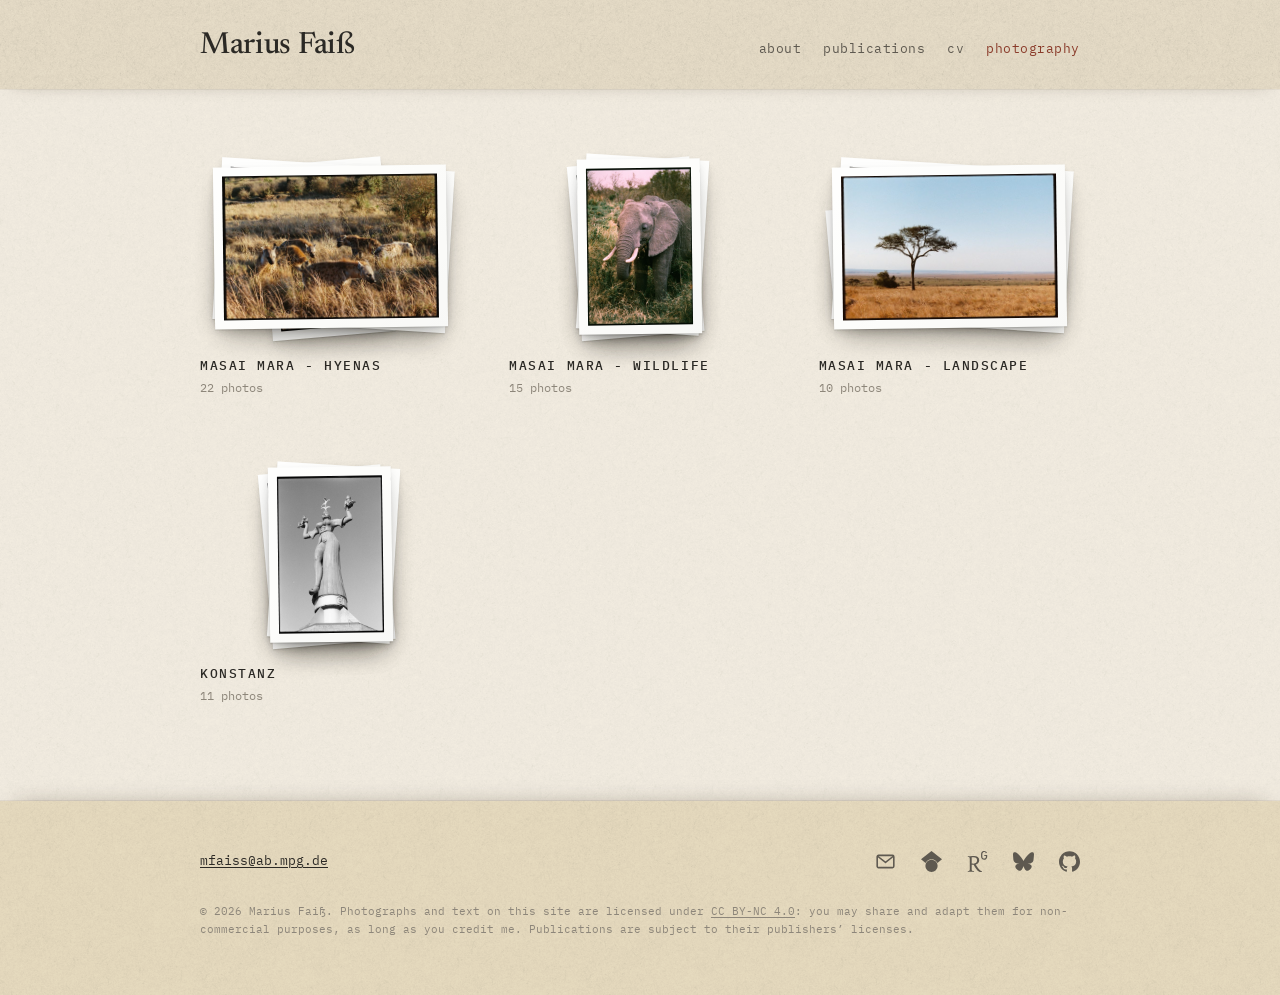
==== photography.html @ 3f541213 "Photo viewer: tap the left or right half of the photo to go back or forward on touch screens Co-Auth" ====
<!doctype html>
<html lang="en">
<head>
  <meta charset="utf-8">
  <meta name="viewport" content="width=device-width, initial-scale=1, viewport-fit=cover">
  <meta name="theme-color" content="#e9dfca">
  <title>Photography · Marius Faiß</title>
  <meta name="description" content="Nature photography on analog film by Marius Faiß.">
  <link rel="preconnect" href="https://fonts.googleapis.com">
  <link rel="preconnect" href="https://fonts.gstatic.com" crossorigin>
  <link href="https://fonts.googleapis.com/css2?family=IBM+Plex+Mono:wght@400;500&family=Newsreader:ital,opsz,wght@0,6..72,400;0,6..72,500;0,6..72,600;1,6..72,400&display=swap" rel="stylesheet">
  <link rel="stylesheet" href="css/style.css?v=47aab114">
  <script src="js/site.js?v=64daeb71" defer></script>
  <script src="js/photos.js?v=d1644cc8" defer></script>
</head>
<body>
  <main>

    <header class="masthead">
      <h1><a href="index.html">Marius Faiß</a></h1>
      <nav>
        <a href="index.html#about">about</a>
        <a href="index.html#publications">publications</a>
        <a href="index.html#cv">cv</a>
        <a href="photography.html" aria-current="page">photography</a>
      </nav>
    </header>

    <!-- Generated by tools/photos.py: everything between the markers is overwritten -->
    <!-- PHOTOS:START -->
    <div class="stacks sheet" id="overview">
      <a class="stack" href="#masai-mara-hyenas" data-set="masai-mara-hyenas">
        <span class="stack-pile"><span class="print" style="--r: 0.667"><img src="photos/masai-mara-hyenas/20260829-olympusom2n-ultramax400-masaimarap1037829-rw2-thumb.jpg" alt="" loading="lazy"></span><span class="print" style="--r: 1.500"><img src="photos/masai-mara-hyenas/20260914-olympusom2n-ultramax400-masaimarap1037911-rw2-thumb.jpg" alt="" loading="lazy"></span><span class="print" style="--r: 1.500"><img src="photos/masai-mara-hyenas/20260829-olympusom2n-ultramax400-masaimarap1037811-rw2-thumb.jpg" alt="" loading="lazy"></span></span>
        <span class="stack-title">Masai Mara - Hyenas</span>
        <span class="stack-count">22 photos</span>
      </a>
      <a class="stack" href="#masai-mara-wildlife" data-set="masai-mara-wildlife">
        <span class="stack-pile"><span class="print" style="--r: 0.667"><img src="photos/masai-mara-wildlife/202609-olympusom2n-phoenix200ii-masaimarap1037975-rw2-thumb.jpg" alt="" loading="lazy"></span><span class="print" style="--r: 0.667"><img src="photos/masai-mara-wildlife/20260906-olympusom2n-ultramax400-masaimarap1037872-rw2-thumb.jpg" alt="" loading="lazy"></span><span class="print" style="--r: 0.667"><img src="photos/masai-mara-wildlife/202609-olympusom2n-phoenix200ii-masaimarap1037987-rw2-thumb.jpg" alt="" loading="lazy"></span></span>
        <span class="stack-title">Masai Mara - Wildlife</span>
        <span class="stack-count">15 photos</span>
      </a>
      <a class="stack" href="#masai-mara-landscape" data-set="masai-mara-landscape">
        <span class="stack-pile"><span class="print" style="--r: 2.703"><img src="photos/masai-mara-landscape/20260829-minoltarivapanorama-ektacolor160-masaimarap1037937-rw2-thumb.jpg" alt="" loading="lazy"></span><span class="print" style="--r: 1.500"><img src="photos/masai-mara-landscape/20260914-olympusom2n-ultramax400-masaimarap1037896-rw2-thumb.jpg" alt="" loading="lazy"></span><span class="print" style="--r: 1.500"><img src="photos/masai-mara-landscape/20260829-olympusom2n-ultramax400-masaimarap1037802-rw2-thumb.jpg" alt="" loading="lazy"></span></span>
        <span class="stack-title">Masai Mara - Landscape</span>
        <span class="stack-count">10 photos</span>
      </a>
      <a class="stack" href="#konstanz" data-set="konstanz">
        <span class="stack-pile"><span class="print" style="--r: 0.667"><img src="photos/konstanz/p1036524-rw2-thumb.jpg" alt="" loading="lazy"></span><span class="print" style="--r: 0.667"><img src="photos/konstanz/20260705-olympusom2n-tmax100-iturap1036871-rw2-thumb.jpg" alt="" loading="lazy"></span><span class="print" style="--r: 0.667"><img src="photos/konstanz/20260705-olympusom2n-tmax100-iturap1036879-rw2-thumb.jpg" alt="" loading="lazy"></span></span>
        <span class="stack-title">Konstanz</span>
        <span class="stack-count">11 photos</span>
      </a>
    </div>
    <div class="sets" id="sets" hidden>
    <section class="photo-set paper paper--white" id="set-masai-mara-hyenas" data-set="masai-mara-hyenas">
      <header class="set-bar paper paper--white">
        <h2><a class="back" href="#" title="Back to all sets"><svg viewBox="0 0 24 24" aria-hidden="true" fill="none" stroke="currentColor" stroke-width="1.6" stroke-linecap="round" stroke-linejoin="round"><path d="M19 12H5M11 6l-6 6 6 6"/></svg><span>Masai Mara - Hyenas</span></a></h2>
        <span class="set-count">22 photos</span>
      </header>
      <div class="set-body">
      <div class="prints">
        <div class="prints-row">
          <figure class="print" style="--r: 1.500">
            <a class="frame" href="photos/masai-mara-hyenas/20260829-olympusom2n-ultramax400-masaimarap1037811-rw2.jpg"><img src="photos/masai-mara-hyenas/20260829-olympusom2n-ultramax400-masaimarap1037811-rw2-thumb.jpg" width="900" height="600" alt="Masai Mara" loading="lazy"></a>
            <figcaption><span>Masai Mara · Aug 2026</span><span class="cap-gear">Olympus OM-2n<span class="cap-lens"> · Vivitar Series 1 70-210mm f/3.5</span> · Kodak UltraMax 400</span></figcaption>
          </figure>
          <figure class="print" style="--r: 1.500">
            <a class="frame" href="photos/masai-mara-hyenas/20260914-olympusom2n-ultramax400-masaimarap1037911-rw2.jpg"><img src="photos/masai-mara-hyenas/20260914-olympusom2n-ultramax400-masaimarap1037911-rw2-thumb.jpg" width="900" height="600" alt="Masai Mara" loading="lazy"></a>
            <figcaption><span>Masai Mara · Sep 2026</span><span class="cap-gear">Olympus OM-2n<span class="cap-lens"> · Vivitar Series 1 70-210mm f/3.5</span> · Kodak UltraMax 400</span></figcaption>
          </figure>
        </div>
        <div class="prints-row prints-row--vertical">
          <figure class="print" style="--r: 0.667">
            <a class="frame" href="photos/masai-mara-hyenas/20260829-olympusom2n-ultramax400-masaimarap1037829-rw2.jpg"><img src="photos/masai-mara-hyenas/20260829-olympusom2n-ultramax400-masaimarap1037829-rw2-thumb.jpg" width="600" height="900" alt="Masai Mara" loading="lazy"></a>
            <figcaption><span>Masai Mara · Aug 2026</span><span class="cap-gear">Olympus OM-2n<span class="cap-lens"> · Vivitar Series 1 70-210mm f/3.5</span> · Kodak UltraMax 400</span></figcaption>
          </figure>
        </div>
        <div class="prints-row">
          <figure class="print" style="--r: 1.500">
            <a class="frame" href="photos/masai-mara-hyenas/20260829-olympusom2n-ultramax400-masaimarap1037830-rw2.jpg"><img src="photos/masai-mara-hyenas/20260829-olympusom2n-ultramax400-masaimarap1037830-rw2-thumb.jpg" width="900" height="600" alt="Masai Mara" loading="lazy"></a>
            <figcaption><span>Masai Mara · Aug 2026</span><span class="cap-gear">Olympus OM-2n<span class="cap-lens"> · Vivitar Series 1 70-210mm f/3.5</span> · Kodak UltraMax 400</span></figcaption>
          </figure>
          <figure class="print" style="--r: 1.500">
            <a class="frame" href="photos/masai-mara-hyenas/20260829-olympusom2n-ultramax400-masaimarap1037831-rw2.jpg"><img src="photos/masai-mara-hyenas/20260829-olympusom2n-ultramax400-masaimarap1037831-rw2-thumb.jpg" width="900" height="600" alt="Masai Mara" loading="lazy"></a>
            <figcaption><span>Masai Mara · Aug 2026</span><span class="cap-gear">Olympus OM-2n<span class="cap-lens"> · Vivitar Series 1 70-210mm f/3.5</span> · Kodak UltraMax 400</span></figcaption>
          </figure>
          <figure class="print" style="--r: 1.500">
            <a class="frame" href="photos/masai-mara-hyenas/202609-olympusom2n-phoenix200ii-masaimarap1037967-rw2.jpg"><img src="photos/masai-mara-hyenas/202609-olympusom2n-phoenix200ii-masaimarap1037967-rw2-thumb.jpg" width="900" height="600" alt="Masai Mara" loading="lazy"></a>
            <figcaption><span>Masai Mara · Sep 2026</span><span class="cap-gear">Olympus OM-2n<span class="cap-lens"> · Vivitar Series 1 70-210mm f/3.5</span> · Harman Phoenix 200 II</span></figcaption>
          </figure>
          <figure class="print" style="--r: 1.500">
            <a class="frame" href="photos/masai-mara-hyenas/20260829-olympusom2n-ultramax400-masaimarap1037824-rw2.jpg"><img src="photos/masai-mara-hyenas/20260829-olympusom2n-ultramax400-masaimarap1037824-rw2-thumb.jpg" width="900" height="600" alt="Masai Mara" loading="lazy"></a>
            <figcaption><span>Masai Mara · Aug 2026</span><span class="cap-gear">Olympus OM-2n<span class="cap-lens"> · Vivitar Series 1 70-210mm f/3.5</span> · Kodak UltraMax 400</span></figcaption>
          </figure>
          <figure class="print" style="--r: 1.500">
            <a class="frame" href="photos/masai-mara-hyenas/20260829-olympusom2n-ultramax400-masaimarap1037833-rw2.jpg"><img src="photos/masai-mara-hyenas/20260829-olympusom2n-ultramax400-masaimarap1037833-rw2-thumb.jpg" width="900" height="600" alt="Masai Mara" loading="lazy"></a>
            <figcaption><span>Masai Mara · Aug 2026</span><span class="cap-gear">Olympus OM-2n<span class="cap-lens"> · Vivitar Series 1 70-210mm f/3.5</span> · Kodak UltraMax 400</span></figcaption>
          </figure>
          <figure class="print" style="--r: 1.500">
            <a class="frame" href="photos/masai-mara-hyenas/202609-olympusom2n-phoenix200ii-masaimarap1037971-rw2.jpg"><img src="photos/masai-mara-hyenas/202609-olympusom2n-phoenix200ii-masaimarap1037971-rw2-thumb.jpg" width="900" height="600" alt="Masai Mara" loading="lazy"></a>
            <figcaption><span>Masai Mara · Sep 2026</span><span class="cap-gear">Olympus OM-2n<span class="cap-lens"> · Vivitar Series 1 70-210mm f/3.5</span> · Harman Phoenix 200 II</span></figcaption>
          </figure>
        </div>
        <div class="prints-row prints-row--vertical">
          <figure class="print" style="--r: 0.667">
            <a class="frame" href="photos/masai-mara-hyenas/20260906-olympusom2n-ultramax400-masaimarap1037840-rw2.jpg"><img src="photos/masai-mara-hyenas/20260906-olympusom2n-ultramax400-masaimarap1037840-rw2-thumb.jpg" width="600" height="900" alt="Masai Mara" loading="lazy"></a>
            <figcaption><span>Masai Mara · Sep 2026</span><span class="cap-gear">Olympus OM-2n<span class="cap-lens"> · Vivitar Series 1 70-210mm f/3.5</span> · Kodak UltraMax 400</span></figcaption>
          </figure>
          <figure class="print" style="--r: 0.667">
            <a class="frame" href="photos/masai-mara-hyenas/20260906-olympusom2n-ultramax400-masaimarap1037841-rw2.jpg"><img src="photos/masai-mara-hyenas/20260906-olympusom2n-ultramax400-masaimarap1037841-rw2-thumb.jpg" width="600" height="900" alt="Masai Mara" loading="lazy"></a>
            <figcaption><span>Masai Mara · Sep 2026</span><span class="cap-gear">Olympus OM-2n<span class="cap-lens"> · Vivitar Series 1 70-210mm f/3.5</span> · Kodak UltraMax 400</span></figcaption>
          </figure>
        </div>
        <div class="prints-row">
          <figure class="print" style="--r: 1.500">
            <a class="frame" href="photos/masai-mara-hyenas/20260906-olympusom2n-ultramax400-masaimarap1037844-rw2.jpg"><img src="photos/masai-mara-hyenas/20260906-olympusom2n-ultramax400-masaimarap1037844-rw2-thumb.jpg" width="900" height="600" alt="Masai Mara" loading="lazy"></a>
            <figcaption><span>Masai Mara · Sep 2026</span><span class="cap-gear">Olympus OM-2n<span class="cap-lens"> · Vivitar Series 1 70-210mm f/3.5</span> · Kodak UltraMax 400</span></figcaption>
          </figure>
          <figure class="print" style="--r: 1.500">
            <a class="frame" href="photos/masai-mara-hyenas/202609-olympusom2n-phoenix200ii-masaimarap1037965-rw2.jpg"><img src="photos/masai-mara-hyenas/202609-olympusom2n-phoenix200ii-masaimarap1037965-rw2-thumb.jpg" width="900" height="600" alt="Masai Mara" loading="lazy"></a>
            <figcaption><span>Masai Mara · Sep 2026</span><span class="cap-gear">Olympus OM-2n<span class="cap-lens"> · Vivitar Series 1 70-210mm f/3.5</span> · Harman Phoenix 200 II</span></figcaption>
          </figure>
          <figure class="print" style="--r: 1.500">
            <a class="frame" href="photos/masai-mara-hyenas/20260914-olympusom2n-ultramax400-masaimarap1037882-rw2.jpg"><img src="photos/masai-mara-hyenas/20260914-olympusom2n-ultramax400-masaimarap1037882-rw2-thumb.jpg" width="900" height="600" alt="Masai Mara" loading="lazy"></a>
            <figcaption><span>Masai Mara · Sep 2026</span><span class="cap-gear">Olympus OM-2n<span class="cap-lens"> · Vivitar Series 1 70-210mm f/3.5</span> · Kodak UltraMax 400</span></figcaption>
          </figure>
          <figure class="print" style="--r: 1.500">
            <a class="frame" href="photos/masai-mara-hyenas/20260914-olympusom2n-ultramax400-masaimarap1037888-rw2.jpg"><img src="photos/masai-mara-hyenas/20260914-olympusom2n-ultramax400-masaimarap1037888-rw2-thumb.jpg" width="900" height="600" alt="Masai Mara" loading="lazy"></a>
            <figcaption><span>Masai Mara · Sep 2026</span><span class="cap-gear">Olympus OM-2n<span class="cap-lens"> · Vivitar Series 1 70-210mm f/3.5</span> · Kodak UltraMax 400</span></figcaption>
          </figure>
        </div>
        <div class="prints-row prints-row--vertical">
          <figure class="print" style="--r: 0.667">
            <a class="frame" href="photos/masai-mara-hyenas/20260914-olympusom2n-ultramax400-masaimarap1037890-rw2.jpg"><img src="photos/masai-mara-hyenas/20260914-olympusom2n-ultramax400-masaimarap1037890-rw2-thumb.jpg" width="600" height="900" alt="Masai Mara" loading="lazy"></a>
            <figcaption><span>Masai Mara · Sep 2026</span><span class="cap-gear">Olympus OM-2n<span class="cap-lens"> · Vivitar Series 1 70-210mm f/3.5</span> · Kodak UltraMax 400</span></figcaption>
          </figure>
        </div>
        <div class="prints-row">
          <figure class="print" style="--r: 1.500">
            <a class="frame" href="photos/masai-mara-hyenas/20260914-olympusom2n-ultramax400-masaimarap1037883-rw2.jpg"><img src="photos/masai-mara-hyenas/20260914-olympusom2n-ultramax400-masaimarap1037883-rw2-thumb.jpg" width="900" height="600" alt="Masai Mara" loading="lazy"></a>
            <figcaption><span>Masai Mara · Sep 2026</span><span class="cap-gear">Olympus OM-2n<span class="cap-lens"> · Vivitar Series 1 70-210mm f/3.5</span> · Kodak UltraMax 400</span></figcaption>
          </figure>
          <figure class="print" style="--r: 1.500">
            <a class="frame" href="photos/masai-mara-hyenas/202609-olympusom2n-phoenix200ii-masaimarap1037953-rw2.jpg"><img src="photos/masai-mara-hyenas/202609-olympusom2n-phoenix200ii-masaimarap1037953-rw2-thumb.jpg" width="900" height="600" alt="Masai Mara" loading="lazy"></a>
            <figcaption><span>Masai Mara · Sep 2026</span><span class="cap-gear">Olympus OM-2n<span class="cap-lens"> · Vivitar Series 1 70-210mm f/3.5</span> · Harman Phoenix 200 II</span></figcaption>
          </figure>
          <figure class="print" style="--r: 1.500">
            <a class="frame" href="photos/masai-mara-hyenas/202609-olympusom2n-phoenix200ii-masaimarap1037955-rw2.jpg"><img src="photos/masai-mara-hyenas/202609-olympusom2n-phoenix200ii-masaimarap1037955-rw2-thumb.jpg" width="900" height="600" alt="Masai Mara" loading="lazy"></a>
            <figcaption><span>Masai Mara · Sep 2026</span><span class="cap-gear">Olympus OM-2n<span class="cap-lens"> · Vivitar Series 1 70-210mm f/3.5</span> · Harman Phoenix 200 II</span></figcaption>
          </figure>
        </div>
        <div class="prints-row prints-row--vertical">
          <figure class="print" style="--r: 0.667">
            <a class="frame" href="photos/masai-mara-hyenas/20260906-olympusom2n-ultramax400-masaimarap1037843-rw2.jpg"><img src="photos/masai-mara-hyenas/20260906-olympusom2n-ultramax400-masaimarap1037843-rw2-thumb.jpg" width="600" height="900" alt="Masai Mara" loading="lazy"></a>
            <figcaption><span>Masai Mara · Sep 2026</span><span class="cap-gear">Olympus OM-2n<span class="cap-lens"> · Vivitar Series 1 70-210mm f/3.5</span> · Kodak UltraMax 400</span></figcaption>
          </figure>
          <figure class="print" style="--r: 0.667">
            <a class="frame" href="photos/masai-mara-hyenas/202609-olympusom2n-phoenix200ii-masaimarap1037969-rw2.jpg"><img src="photos/masai-mara-hyenas/202609-olympusom2n-phoenix200ii-masaimarap1037969-rw2-thumb.jpg" width="600" height="900" alt="Masai Mara" loading="lazy"></a>
            <figcaption><span>Masai Mara · Sep 2026</span><span class="cap-gear">Olympus OM-2n<span class="cap-lens"> · Vivitar Series 1 70-210mm f/3.5</span> · Harman Phoenix 200 II</span></figcaption>
          </figure>
        </div>
        <div class="prints-row">
          <figure class="print" style="--r: 1.500">
            <a class="frame" href="photos/masai-mara-hyenas/20260829-olympusom2n-ultramax400-masaimarap1037807-rw2.jpg"><img src="photos/masai-mara-hyenas/20260829-olympusom2n-ultramax400-masaimarap1037807-rw2-thumb.jpg" width="900" height="600" alt="Masai Mara" loading="lazy"></a>
            <figcaption><span>Masai Mara · Aug 2026</span><span class="cap-gear">Olympus OM-2n<span class="cap-lens"> · Vivitar Series 1 70-210mm f/3.5</span> · Kodak UltraMax 400</span></figcaption>
          </figure>
        </div>
      </div>
      </div>
    </section>
    <section class="photo-set paper paper--cream" id="set-masai-mara-wildlife" data-set="masai-mara-wildlife">
      <header class="set-bar paper paper--cream">
        <h2><a class="back" href="#" title="Back to all sets"><svg viewBox="0 0 24 24" aria-hidden="true" fill="none" stroke="currentColor" stroke-width="1.6" stroke-linecap="round" stroke-linejoin="round"><path d="M19 12H5M11 6l-6 6 6 6"/></svg><span>Masai Mara - Wildlife</span></a></h2>
        <span class="set-count">15 photos</span>
      </header>
      <div class="set-body">
      <div class="prints">
        <div class="prints-row prints-row--vertical">
          <figure class="print" style="--r: 0.667">
            <a class="frame" href="photos/masai-mara-wildlife/202609-olympusom2n-phoenix200ii-masaimarap1037987-rw2.jpg"><img src="photos/masai-mara-wildlife/202609-olympusom2n-phoenix200ii-masaimarap1037987-rw2-thumb.jpg" width="600" height="900" alt="Masai Mara" loading="lazy"></a>
            <figcaption><span>Masai Mara · Sep 2026</span><span class="cap-gear">Olympus OM-2n<span class="cap-lens"> · Vivitar Series 1 70-210mm f/3.5</span> · Harman Phoenix 200 II</span></figcaption>
          </figure>
          <figure class="print" style="--r: 0.667">
            <a class="frame" href="photos/masai-mara-wildlife/20260906-olympusom2n-ultramax400-masaimarap1037872-rw2.jpg"><img src="photos/masai-mara-wildlife/20260906-olympusom2n-ultramax400-masaimarap1037872-rw2-thumb.jpg" width="600" height="900" alt="Masai Mara" loading="lazy"></a>
            <figcaption><span>Masai Mara · Sep 2026</span><span class="cap-gear">Olympus OM-2n<span class="cap-lens"> · Vivitar Series 1 70-210mm f/3.5</span> · Kodak UltraMax 400</span></figcaption>
          </figure>
        </div>
        <div class="prints-row prints-row--vertical">
          <figure class="print" style="--r: 0.667">
            <a class="frame" href="photos/masai-mara-wildlife/202609-olympusom2n-phoenix200ii-masaimarap1037975-rw2.jpg"><img src="photos/masai-mara-wildlife/202609-olympusom2n-phoenix200ii-masaimarap1037975-rw2-thumb.jpg" width="600" height="900" alt="Masai Mara" loading="lazy"></a>
            <figcaption><span>Masai Mara · Sep 2026</span><span class="cap-gear">Olympus OM-2n<span class="cap-lens"> · Vivitar Series 1 70-210mm f/3.5</span> · Harman Phoenix 200 II</span></figcaption>
          </figure>
        </div>
        <div class="prints-row">
          <figure class="print" style="--r: 1.500">
            <a class="frame" href="photos/masai-mara-wildlife/20260914-olympusom2n-ultramax400-masaimarap1037880-rw2.jpg"><img src="photos/masai-mara-wildlife/20260914-olympusom2n-ultramax400-masaimarap1037880-rw2-thumb.jpg" width="900" height="600" alt="Masai Mara" loading="lazy"></a>
            <figcaption><span>Masai Mara · Sep 2026</span><span class="cap-gear">Olympus OM-2n<span class="cap-lens"> · Vivitar Series 1 70-210mm f/3.5</span> · Kodak UltraMax 400</span></figcaption>
          </figure>
          <figure class="print print--wide" style="--r: 2.703">
            <a class="frame" href="photos/masai-mara-wildlife/20260829-minoltarivapanorama-ektacolor160-masaimarap1037924-rw2.jpg"><img src="photos/masai-mara-wildlife/20260829-minoltarivapanorama-ektacolor160-masaimarap1037924-rw2-thumb.jpg" width="900" height="333" alt="Masai Mara" loading="lazy"></a>
            <figcaption><span>Masai Mara · Aug 2026</span><span class="cap-gear">Minolta Riva Panorama · Kodak Ektacolor 160</span></figcaption>
          </figure>
          <figure class="print" style="--r: 1.500">
            <a class="frame" href="photos/masai-mara-wildlife/20260829-olympusom2n-ultramax400-masaimarap1037819-rw2.jpg"><img src="photos/masai-mara-wildlife/20260829-olympusom2n-ultramax400-masaimarap1037819-rw2-thumb.jpg" width="900" height="600" alt="Masai Mara" loading="lazy"></a>
            <figcaption><span>Masai Mara · Aug 2026</span><span class="cap-gear">Olympus OM-2n<span class="cap-lens"> · Vivitar Series 1 70-210mm f/3.5</span> · Kodak UltraMax 400</span></figcaption>
          </figure>
        </div>
        <div class="prints-row prints-row--vertical">
          <figure class="print" style="--r: 0.667">
            <a class="frame" href="photos/masai-mara-wildlife/20260906-olympusom2n-ultramax400-masaimarap1037867-rw2.jpg"><img src="photos/masai-mara-wildlife/20260906-olympusom2n-ultramax400-masaimarap1037867-rw2-thumb.jpg" width="600" height="900" alt="Masai Mara" loading="lazy"></a>
            <figcaption><span>Masai Mara · Sep 2026</span><span class="cap-gear">Olympus OM-2n<span class="cap-lens"> · Vivitar Series 1 70-210mm f/3.5</span> · Kodak UltraMax 400</span></figcaption>
          </figure>
          <figure class="print" style="--r: 0.667">
            <a class="frame" href="photos/masai-mara-wildlife/20260906-olympusom2n-ultramax400-masaimarap1037869-rw2.jpg"><img src="photos/masai-mara-wildlife/20260906-olympusom2n-ultramax400-masaimarap1037869-rw2-thumb.jpg" width="600" height="900" alt="Masai Mara" loading="lazy"></a>
            <figcaption><span>Masai Mara · Sep 2026</span><span class="cap-gear">Olympus OM-2n<span class="cap-lens"> · Vivitar Series 1 70-210mm f/3.5</span> · Kodak UltraMax 400</span></figcaption>
          </figure>
        </div>
        <div class="prints-row prints-row--vertical">
          <figure class="print" style="--r: 0.667">
            <a class="frame" href="photos/masai-mara-wildlife/20260914-olympusom2n-ultramax400-masaimarap1037877-rw2.jpg"><img src="photos/masai-mara-wildlife/20260914-olympusom2n-ultramax400-masaimarap1037877-rw2-thumb.jpg" width="600" height="900" alt="Masai Mara" loading="lazy"></a>
            <figcaption><span>Masai Mara · Sep 2026</span><span class="cap-gear">Olympus OM-2n<span class="cap-lens"> · Vivitar Series 1 70-210mm f/3.5</span> · Kodak UltraMax 400</span></figcaption>
          </figure>
        </div>
        <div class="prints-row">
          <figure class="print" style="--r: 1.500">
            <a class="frame" href="photos/masai-mara-wildlife/20260829-olympusom2n-ultramax400-masaimarap1037804-rw2.jpg"><img src="photos/masai-mara-wildlife/20260829-olympusom2n-ultramax400-masaimarap1037804-rw2-thumb.jpg" width="900" height="600" alt="Masai Mara" loading="lazy"></a>
            <figcaption><span>Masai Mara · Aug 2026</span><span class="cap-gear">Olympus OM-2n<span class="cap-lens"> · Vivitar Series 1 70-210mm f/3.5</span> · Kodak UltraMax 400</span></figcaption>
          </figure>
          <figure class="print" style="--r: 1.500">
            <a class="frame" href="photos/masai-mara-wildlife/20260829-olympusom2n-ultramax400-masaimarap1037809-rw2.jpg"><img src="photos/masai-mara-wildlife/20260829-olympusom2n-ultramax400-masaimarap1037809-rw2-thumb.jpg" width="900" height="600" alt="Masai Mara" loading="lazy"></a>
            <figcaption><span>Masai Mara · Aug 2026</span><span class="cap-gear">Olympus OM-2n<span class="cap-lens"> · Vivitar Series 1 70-210mm f/3.5</span> · Kodak UltraMax 400</span></figcaption>
          </figure>
          <figure class="print" style="--r: 1.500">
            <a class="frame" href="photos/masai-mara-wildlife/202609-olympusom2n-phoenix200ii-masaimarap1037960-rw2.jpg"><img src="photos/masai-mara-wildlife/202609-olympusom2n-phoenix200ii-masaimarap1037960-rw2-thumb.jpg" width="900" height="600" alt="Masai Mara" loading="lazy"></a>
            <figcaption><span>Masai Mara · Sep 2026</span><span class="cap-gear">Olympus OM-2n<span class="cap-lens"> · Vivitar Series 1 70-210mm f/3.5</span> · Harman Phoenix 200 II</span></figcaption>
          </figure>
          <figure class="print" style="--r: 1.500">
            <a class="frame" href="photos/masai-mara-wildlife/20260829-olympusom2n-ultramax400-masaimarap1037815-rw2.jpg"><img src="photos/masai-mara-wildlife/20260829-olympusom2n-ultramax400-masaimarap1037815-rw2-thumb.jpg" width="900" height="600" alt="Masai Mara" loading="lazy"></a>
            <figcaption><span>Masai Mara · Aug 2026</span><span class="cap-gear">Olympus OM-2n<span class="cap-lens"> · Vivitar Series 1 70-210mm f/3.5</span> · Kodak UltraMax 400</span></figcaption>
          </figure>
          <figure class="print" style="--r: 1.500">
            <a class="frame" href="photos/masai-mara-wildlife/20260906-olympusom2n-ultramax400-masaimarap1037873-rw2.jpg"><img src="photos/masai-mara-wildlife/20260906-olympusom2n-ultramax400-masaimarap1037873-rw2-thumb.jpg" width="900" height="600" alt="Masai Mara" loading="lazy"></a>
            <figcaption><span>Masai Mara · Sep 2026</span><span class="cap-gear">Olympus OM-2n<span class="cap-lens"> · Vivitar Series 1 70-210mm f/3.5</span> · Kodak UltraMax 400</span></figcaption>
          </figure>
          <figure class="print" style="--r: 1.500">
            <a class="frame" href="photos/masai-mara-wildlife/202609-olympusom2n-phoenix200ii-masaimarap1037990-rw2.jpg"><img src="photos/masai-mara-wildlife/202609-olympusom2n-phoenix200ii-masaimarap1037990-rw2-thumb.jpg" width="900" height="600" alt="Masai Mara" loading="lazy"></a>
            <figcaption><span>Masai Mara · Sep 2026</span><span class="cap-gear">Olympus OM-2n<span class="cap-lens"> · Vivitar Series 1 70-210mm f/3.5</span> · Harman Phoenix 200 II</span></figcaption>
          </figure>
        </div>
      </div>
      </div>
    </section>
    <section class="photo-set paper paper--offwhite" id="set-masai-mara-landscape" data-set="masai-mara-landscape">
      <header class="set-bar paper paper--offwhite">
        <h2><a class="back" href="#" title="Back to all sets"><svg viewBox="0 0 24 24" aria-hidden="true" fill="none" stroke="currentColor" stroke-width="1.6" stroke-linecap="round" stroke-linejoin="round"><path d="M19 12H5M11 6l-6 6 6 6"/></svg><span>Masai Mara - Landscape</span></a></h2>
        <span class="set-count">10 photos</span>
      </header>
      <div class="set-body">
      <div class="prints">
        <div class="prints-row">
          <figure class="print" style="--r: 1.500">
            <a class="frame" href="photos/masai-mara-landscape/20260829-olympusom2n-ultramax400-masaimarap1037802-rw2.jpg"><img src="photos/masai-mara-landscape/20260829-olympusom2n-ultramax400-masaimarap1037802-rw2-thumb.jpg" width="900" height="600" alt="Masai Mara" loading="lazy"></a>
            <figcaption><span>Masai Mara · Aug 2026</span><span class="cap-gear">Olympus OM-2n<span class="cap-lens"> · Vivitar Series 1 70-210mm f/3.5</span> · Kodak UltraMax 400</span></figcaption>
          </figure>
          <figure class="print" style="--r: 1.500">
            <a class="frame" href="photos/masai-mara-landscape/20260914-olympusom2n-ultramax400-masaimarap1037896-rw2.jpg"><img src="photos/masai-mara-landscape/20260914-olympusom2n-ultramax400-masaimarap1037896-rw2-thumb.jpg" width="900" height="600" alt="Masai Mara" loading="lazy"></a>
            <figcaption><span>Masai Mara · Sep 2026</span><span class="cap-gear">Olympus OM-2n<span class="cap-lens"> · Vivitar Series 1 70-210mm f/3.5</span> · Kodak UltraMax 400</span></figcaption>
          </figure>
          <figure class="print print--wide" style="--r: 2.703">
            <a class="frame" href="photos/masai-mara-landscape/20260829-minoltarivapanorama-ektacolor160-masaimarap1037937-rw2.jpg"><img src="photos/masai-mara-landscape/20260829-minoltarivapanorama-ektacolor160-masaimarap1037937-rw2-thumb.jpg" width="900" height="333" alt="Masai Mara" loading="lazy"></a>
            <figcaption><span>Masai Mara · Aug 2026</span><span class="cap-gear">Minolta Riva Panorama · Kodak Ektacolor 160</span></figcaption>
          </figure>
          <figure class="print print--wide" style="--r: 2.703">
            <a class="frame" href="photos/masai-mara-landscape/20260829-minoltarivapanorama-ektacolor160-masaimarap1037926-rw2.jpg"><img src="photos/masai-mara-landscape/20260829-minoltarivapanorama-ektacolor160-masaimarap1037926-rw2-thumb.jpg" width="900" height="333" alt="Masai Mara" loading="lazy"></a>
            <figcaption><span>Masai Mara · Aug 2026</span><span class="cap-gear">Minolta Riva Panorama · Kodak Ektacolor 160</span></figcaption>
          </figure>
        </div>
        <div class="prints-row prints-row--vertical">
          <figure class="print" style="--r: 0.667">
            <a class="frame" href="photos/masai-mara-landscape/20260829-olympusom2n-ultramax400-masaimarap1037817-rw2.jpg"><img src="photos/masai-mara-landscape/20260829-olympusom2n-ultramax400-masaimarap1037817-rw2-thumb.jpg" width="600" height="900" alt="Masai Mara" loading="lazy"></a>
            <figcaption><span>Masai Mara · Aug 2026</span><span class="cap-gear">Olympus OM-2n<span class="cap-lens"> · Vivitar Series 1 70-210mm f/3.5</span> · Kodak UltraMax 400</span></figcaption>
          </figure>
        </div>
        <div class="prints-row">
          <figure class="print" style="--r: 1.500">
            <a class="frame" href="photos/masai-mara-landscape/202609-olympusom2n-phoenix200ii-masaimarap1037985-rw2.jpg"><img src="photos/masai-mara-landscape/202609-olympusom2n-phoenix200ii-masaimarap1037985-rw2-thumb.jpg" width="900" height="600" alt="Masai Mara" loading="lazy"></a>
            <figcaption><span>Masai Mara · Sep 2026</span><span class="cap-gear">Olympus OM-2n<span class="cap-lens"> · Vivitar Series 1 70-210mm f/3.5</span> · Harman Phoenix 200 II</span></figcaption>
          </figure>
          <figure class="print print--wide" style="--r: 2.703">
            <a class="frame" href="photos/masai-mara-landscape/20260829-minoltarivapanorama-ektacolor160-masaimarap1037947-rw2.jpg"><img src="photos/masai-mara-landscape/20260829-minoltarivapanorama-ektacolor160-masaimarap1037947-rw2-thumb.jpg" width="900" height="333" alt="Masai Mara" loading="lazy"></a>
            <figcaption><span>Masai Mara · Aug 2026</span><span class="cap-gear">Minolta Riva Panorama · Kodak Ektacolor 160</span></figcaption>
          </figure>
          <figure class="print print--wide" style="--r: 2.703">
            <a class="frame" href="photos/masai-mara-landscape/20260829-minoltarivapanorama-ektacolor160-masaimarap1037948-rw2.jpg"><img src="photos/masai-mara-landscape/20260829-minoltarivapanorama-ektacolor160-masaimarap1037948-rw2-thumb.jpg" width="900" height="333" alt="Masai Mara" loading="lazy"></a>
            <figcaption><span>Masai Mara · Aug 2026</span><span class="cap-gear">Minolta Riva Panorama · Kodak Ektacolor 160</span></figcaption>
          </figure>
        </div>
        <div class="prints-row prints-row--vertical">
          <figure class="print" style="--r: 0.667">
            <a class="frame" href="photos/masai-mara-landscape/20260906-olympusom2n-ultramax400-masaimarap1037849-rw2.jpg"><img src="photos/masai-mara-landscape/20260906-olympusom2n-ultramax400-masaimarap1037849-rw2-thumb.jpg" width="600" height="900" alt="Masai Mara" loading="lazy"></a>
            <figcaption><span>Masai Mara · Sep 2026</span><span class="cap-gear">Olympus OM-2n<span class="cap-lens"> · Vivitar Series 1 70-210mm f/3.5</span> · Kodak UltraMax 400</span></figcaption>
          </figure>
        </div>
        <div class="prints-row">
          <figure class="print print--wide" style="--r: 2.703">
            <a class="frame" href="photos/masai-mara-landscape/20260829-minoltarivapanorama-ektacolor160-masaimarap1037916-rw2.jpg"><img src="photos/masai-mara-landscape/20260829-minoltarivapanorama-ektacolor160-masaimarap1037916-rw2-thumb.jpg" width="900" height="333" alt="Masai Mara" loading="lazy"></a>
            <figcaption><span>Masai Mara · Aug 2026</span><span class="cap-gear">Minolta Riva Panorama · Kodak Ektacolor 160</span></figcaption>
          </figure>
        </div>
      </div>
      </div>
    </section>
    <section class="photo-set paper paper--white" id="set-konstanz" data-set="konstanz">
      <header class="set-bar paper paper--white">
        <h2><a class="back" href="#" title="Back to all sets"><svg viewBox="0 0 24 24" aria-hidden="true" fill="none" stroke="currentColor" stroke-width="1.6" stroke-linecap="round" stroke-linejoin="round"><path d="M19 12H5M11 6l-6 6 6 6"/></svg><span>Konstanz</span></a></h2>
        <span class="set-count">11 photos</span>
      </header>
      <div class="set-body">
      <div class="prints">
        <div class="prints-row prints-row--vertical">
          <figure class="print" style="--r: 0.667">
            <a class="frame" href="photos/konstanz/20260705-olympusom2n-tmax100-iturap1036879-rw2.jpg"><img src="photos/konstanz/20260705-olympusom2n-tmax100-iturap1036879-rw2-thumb.jpg" width="600" height="900" alt="Old Town" loading="lazy"></a>
            <figcaption><span>Old Town · Jul-26</span><span class="cap-gear">Olympus OM-2n<span class="cap-lens"> · Zuiko 50mm f/1.8</span> · TMax 100</span></figcaption>
          </figure>
          <figure class="print" style="--r: 0.667">
            <a class="frame" href="photos/konstanz/20260705-olympusom2n-tmax100-iturap1036871-rw2.jpg"><img src="photos/konstanz/20260705-olympusom2n-tmax100-iturap1036871-rw2-thumb.jpg" width="600" height="900" alt="Old Town" loading="lazy"></a>
            <figcaption><span>Old Town · Jul-26</span><span class="cap-gear">Olympus OM-2n<span class="cap-lens"> · Zuiko 50mm f/1.8</span> · TMax 100</span></figcaption>
          </figure>
        </div>
        <div class="prints-row prints-row--vertical">
          <figure class="print" style="--r: 0.667">
            <a class="frame" href="photos/konstanz/p1036524-rw2.jpg"><img src="photos/konstanz/p1036524-rw2-thumb.jpg" width="600" height="900" alt="Old Town" loading="lazy"></a>
            <figcaption><span>Old Town · Jul-26</span><span class="cap-gear">Olympus OM-2n<span class="cap-lens"> · Zuiko 50mm f/1.8</span> · Kodak Gold 200</span></figcaption>
          </figure>
        </div>
        <div class="prints-row">
          <figure class="print" style="--r: 1.500">
            <a class="frame" href="photos/konstanz/20260508-olympusom2n-kodakgold200-firstrollknp1036545-rw2.jpg"><img src="photos/konstanz/20260508-olympusom2n-kodakgold200-firstrollknp1036545-rw2-thumb.jpg" width="900" height="600" alt="Schänzle" loading="lazy"></a>
            <figcaption><span>Schänzle · May-26</span><span class="cap-gear">Olympus OM-2n<span class="cap-lens"> · Zuiko 28mm f/3.5</span> · Kodak Gold 200</span></figcaption>
          </figure>
        </div>
        <div class="prints-row prints-row--vertical">
          <figure class="print" style="--r: 0.667">
            <a class="frame" href="photos/konstanz/20260530-olympusom2n-harmanazure-scheveningenp1036637-rw2.jpg"><img src="photos/konstanz/20260530-olympusom2n-harmanazure-scheveningenp1036637-rw2-thumb.jpg" width="600" height="900" alt="Schänzle" loading="lazy"></a>
            <figcaption><span>Schänzle · May-26</span><span class="cap-gear">Olympus OM-2n<span class="cap-lens"> · Zuiko 50mm f/1.8</span> · Harman Azure 125</span></figcaption>
          </figure>
          <figure class="print" style="--r: 0.667">
            <a class="frame" href="photos/konstanz/20260705-olympusom2n-tmax100-iturap1036869-rw2.jpg"><img src="photos/konstanz/20260705-olympusom2n-tmax100-iturap1036869-rw2-thumb.jpg" width="600" height="900" alt="Schänzle" loading="lazy"></a>
            <figcaption><span>Schänzle · Jul-26</span><span class="cap-gear">Olympus OM-2n<span class="cap-lens"> · Zuiko 50mm f/1.8</span> · TMax 100</span></figcaption>
          </figure>
        </div>
        <div class="prints-row">
          <figure class="print" style="--r: 1.341">
            <a class="frame" href="photos/konstanz/20260621-minoltarivapanorama-ultramax400-panorama-p1036795-rw2-20260621-minoltarivapanorama-ultramax400-panorama-p1036797-rw2.jpg"><img src="photos/konstanz/20260621-minoltarivapanorama-ultramax400-panorama-p1036795-rw2-20260621-minoltarivapanorama-ultramax400-panorama-p1036797-rw2-thumb.jpg" width="900" height="671" alt="Schänzle" loading="lazy"></a>
            <figcaption><span>Schänzle · May-26</span><span class="cap-gear">Minolta Riva Panorama · UltraMax 400</span></figcaption>
          </figure>
          <figure class="print" style="--r: 1.341">
            <a class="frame" href="photos/konstanz/20260621-minoltarivapanorama-ultramax400-panorama-p1036796-rw2-20260621-minoltarivapanorama-ultramax400-panorama-p1036786-rw2.jpg"><img src="photos/konstanz/20260621-minoltarivapanorama-ultramax400-panorama-p1036796-rw2-20260621-minoltarivapanorama-ultramax400-panorama-p1036786-rw2-thumb.jpg" width="900" height="671" alt="Schänzle" loading="lazy"></a>
            <figcaption><span>Schänzle · May-26</span><span class="cap-gear">Minolta Riva Panorama · UltraMax 400</span></figcaption>
          </figure>
        </div>
        <div class="prints-row prints-row--vertical">
          <figure class="print" style="--r: 0.667">
            <a class="frame" href="photos/konstanz/20260523-olympusom2n-kodakgold200-cocomonbiketripp1036721-rw2.jpg"><img src="photos/konstanz/20260523-olympusom2n-kodakgold200-cocomonbiketripp1036721-rw2-thumb.jpg" width="600" height="900" alt="Marienschlucht" loading="lazy"></a>
            <figcaption><span>Marienschlucht · May-26</span><span class="cap-gear">Olympus OM-2n<span class="cap-lens"> · Zuiko 50mm f/1.8</span> · Kodak Gold 200</span></figcaption>
          </figure>
          <figure class="print" style="--r: 0.667">
            <a class="frame" href="photos/konstanz/20260523-olympusom2n-kodakgold200-cocomonbiketripp1036757-rw2.jpg"><img src="photos/konstanz/20260523-olympusom2n-kodakgold200-cocomonbiketripp1036757-rw2-thumb.jpg" width="600" height="900" alt="Marienschlucht" loading="lazy"></a>
            <figcaption><span>Marienschlucht · May-26</span><span class="cap-gear">Olympus OM-2n<span class="cap-lens"> · Zuiko 50mm f/1.8</span> · Kodak Gold 200</span></figcaption>
          </figure>
        </div>
        <div class="prints-row prints-row--vertical">
          <figure class="print" style="--r: 0.746">
            <a class="frame" href="photos/konstanz/20260814-minoltarivapanorama-kodakgold200-marienschluchtp1036963-rw2-20260814-minoltarivapanorama-kodakgold200-marienschluchtp1036961-rw2.jpg"><img src="photos/konstanz/20260814-minoltarivapanorama-kodakgold200-marienschluchtp1036963-rw2-20260814-minoltarivapanorama-kodakgold200-marienschluchtp1036961-rw2-thumb.jpg" width="671" height="900" alt="Marienschlucht" loading="lazy"></a>
            <figcaption><span>Marienschlucht · Aug-26</span><span class="cap-gear">Minolta Riva Panorama · Kodak Gold 200</span></figcaption>
          </figure>
        </div>
      </div>
      </div>
    </section>
    </div>
    <!-- PHOTOS:END -->

    <!-- Contact: older paper -->
    <footer class="sheet sheet--footer paper paper--aged">
      <p><a href="mailto:mfaiss@ab.mpg.de">mfaiss@ab.mpg.de</a></p>
      <ul class="icon-links">
        <li><a href="mailto:mfaiss@ab.mpg.de" title="Email" aria-label="Email"><svg viewBox="0 0 24 24" aria-hidden="true" fill="none" stroke="currentColor" stroke-width="1.8" stroke-linejoin="round"><rect x="2.5" y="5" width="19" height="14" rx="1.5"/><path d="M3 6l9 7 9-7"/></svg></a></li>
        <li><a href="https://scholar.google.com/citations?user=2Td-MbgAAAAJ" title="Google Scholar" aria-label="Google Scholar" target="_blank" rel="noopener"><svg viewBox="0 0 24 24" aria-hidden="true" fill="currentColor"><path d="M5.242 13.769L0 9.5 12 0l12 9.5-5.242 4.269C17.548 11.249 14.978 9.5 12 9.5c-2.977 0-5.548 1.748-6.758 4.269zM12 10a7 7 0 1 0 0 14 7 7 0 0 0 0-14z"/></svg></a></li>
        <li><a href="https://www.researchgate.net/profile/Marius-Faiss-2" title="ResearchGate" aria-label="ResearchGate" target="_blank" rel="noopener"><svg viewBox="0 0 24 24" aria-hidden="true" fill="currentColor"><path d="M19.586 0c-.818 0-1.508.19-2.073.565-.563.377-.97.936-1.213 1.68a3.193 3.193 0 0 0-.112.437 8.365 8.365 0 0 0-.078.53 9 9 0 0 0-.05.727c-.01.282-.013.621-.013 1.016a31.121 31.123 0 0 0 .014 1.017 9 9 0 0 0 .05.727 7.946 7.946 0 0 0 .077.53h-.005a3.334 3.334 0 0 0 .113.438c.245.743.65 1.303 1.214 1.68.565.376 1.256.564 2.075.564.8 0 1.536-.213 2.105-.603.57-.39.94-.916 1.175-1.65.076-.235.135-.558.177-.93a10.9 10.9 0 0 0 .043-1.207v-.82c0-.095-.047-.142-.14-.142h-3.064c-.094 0-.14.047-.14.141v.956c0 .094.046.14.14.14h1.666c.056 0 .084.03.084.086 0 .36 0 .62-.036.865-.038.244-.1.447-.147.606-.108.385-.348.664-.638.876-.29.212-.738.35-1.227.35-.545 0-.901-.15-1.21-.353-.306-.203-.517-.454-.67-.915a3.136 3.136 0 0 1-.147-.762 17.366 17.367 0 0 1-.034-.656c-.01-.26-.014-.572-.014-.939a26.401 26.403 0 0 1 .014-.938 15.821 15.822 0 0 1 .035-.656 3.19 3.19 0 0 1 .148-.76 1.89 1.89 0 0 1 .742-1.01c.344-.244.593-.352 1.137-.352.508 0 .815.096 1.144.303.33.207.528.492.764.925.047.094.111.118.198.07l1.044-.43c.075-.048.09-.115.042-.199a3.549 3.549 0 0 0-.466-.742 3 3 0 0 0-.679-.607 3.313 3.313 0 0 0-.903-.41A4.068 4.068 0 0 0 19.586 0zM8.217 5.836c-1.69 0-3.036.086-4.297.086-1.146 0-2.291 0-3.007-.029v.831l1.088.2c.744.144 1.174.488 1.174 2.264v11.288c0 1.777-.43 2.12-1.174 2.263l-1.088.2v.832c.773-.029 2.12-.086 3.465-.086 1.29 0 2.951.057 3.667.086v-.831l-1.49-.2c-.773-.115-1.174-.487-1.174-2.264v-4.784c.688.057 1.29.057 2.206.057 1.748 3.123 3.41 5.472 4.355 6.56.86 1.032 2.177 1.691 3.839 1.691.487 0 1.003-.086 1.318-.23v-.744c-1.031 0-2.063-.716-2.808-1.518-1.26-1.376-2.95-3.582-4.355-6.074 2.32-.545 4.04-2.722 4.04-4.9 0-3.208-2.492-4.698-5.758-4.698zm-.515 1.29c2.406 0 3.839 1.26 3.839 3.552 0 2.263-1.547 3.782-4.097 3.782-.974 0-1.404-.03-2.063-.086v-7.19c.66-.059 1.547-.059 2.32-.059z"/></svg></a></li>
        <li><a href="https://bsky.app/profile/mariusfaiss.bsky.social" title="Bluesky" aria-label="Bluesky" target="_blank" rel="noopener"><svg viewBox="0 0 24 24" aria-hidden="true" fill="currentColor"><path d="M5.202 2.857C7.954 4.922 10.913 9.11 12 11.358c1.087-2.247 4.046-6.436 6.798-8.501C20.783 1.366 24 .213 24 3.883c0 .732-.42 6.156-.667 7.037-.856 3.061-3.978 3.842-6.755 3.37 4.854.826 6.089 3.562 3.422 6.299-5.065 5.196-7.28-1.304-7.847-2.97-.104-.305-.152-.448-.153-.327 0-.121-.05.022-.153.327-.568 1.666-2.782 8.166-7.847 2.97-2.667-2.737-1.432-5.473 3.422-6.3-2.777.473-5.899-.308-6.755-3.369C.42 10.04 0 4.615 0 3.883c0-3.67 3.217-2.517 5.202-1.026"/></svg></a></li>
        <li><a href="https://github.com/mariusfaiss" title="GitHub" aria-label="GitHub" target="_blank" rel="noopener"><svg viewBox="0 0 24 24" aria-hidden="true" fill="currentColor"><path d="M12 .297c-6.63 0-12 5.373-12 12 0 5.303 3.438 9.8 8.205 11.385.6.113.82-.258.82-.577 0-.285-.01-1.04-.015-2.04-3.338.724-4.042-1.61-4.042-1.61C4.422 18.07 3.633 17.7 3.633 17.7c-1.087-.744.084-.729.084-.729 1.205.084 1.838 1.236 1.838 1.236 1.07 1.835 2.809 1.305 3.495.998.108-.776.417-1.305.76-1.605-2.665-.3-5.466-1.332-5.466-5.93 0-1.31.465-2.38 1.235-3.22-.135-.303-.54-1.523.105-3.176 0 0 1.005-.322 3.3 1.23.96-.267 1.98-.399 3-.405 1.02.006 2.04.138 3 .405 2.28-1.552 3.285-1.23 3.285-1.23.645 1.653.24 2.873.12 3.176.765.84 1.23 1.91 1.23 3.22 0 4.61-2.805 5.625-5.475 5.92.42.36.81 1.096.81 2.22 0 1.606-.015 2.896-.015 3.286 0 .315.21.69.825.57C20.565 22.092 24 17.592 24 12.297c0-6.627-5.373-12-12-12"/></svg></a></li>
      </ul>
      <p class="license">© 2026 Marius Faiß. Photographs and text on this site are licensed under <a href="https://creativecommons.org/licenses/by-nc/4.0/" rel="license noopener" target="_blank">CC BY-NC 4.0</a>: you may share and adapt them for non-commercial purposes, as long as you credit me. Publications are subject to their publishers’ licenses.</p>
    </footer>

  </main>

  <div class="lightbox" id="lightbox" role="dialog" aria-modal="true" aria-label="Photo viewer" tabindex="-1" hidden>
    <button class="lb-close" type="button" aria-label="Close"><svg viewBox="0 0 24 24" fill="none" stroke="currentColor" stroke-width="1.6" stroke-linecap="round"><path d="M6 6l12 12M18 6L6 18"/></svg></button>
    <button class="lb-prev" type="button" aria-label="Previous photo"><svg viewBox="0 0 24 24" fill="none" stroke="currentColor" stroke-width="1.6" stroke-linecap="round" stroke-linejoin="round"><path d="M15 5l-7 7 7 7"/></svg></button>
    <div class="lb-stage"><figure class="lb-print"><img alt=""><figcaption><span class="lb-left"></span><span class="lb-right"></span></figcaption></figure></div>
    <button class="lb-next" type="button" aria-label="Next photo"><svg viewBox="0 0 24 24" fill="none" stroke="currentColor" stroke-width="1.6" stroke-linecap="round" stroke-linejoin="round"><path d="M9 5l7 7-7 7"/></svg></button>
    <div class="lb-count"></div>
  </div>
</body>
</html>
---- css/style.css ----
/* ==========================================================================
   Paper
   The whole page is paper. Each section is a full-width sheet lying slightly
   over the one before it; sheets differ in tone and age:
     --white     fresh printer paper
     --offwhite  uncoated, slightly warmer stock
     --cream     heavier, creamy stock
     --aged      older paper with mottling
   Each paper type has its own subtle texture (img/paper-<type>.jpg, made by
   tools/make_texture.py): nearly white greyscale, multiplied onto the colour.
   ========================================================================== */

:root {
  /* Paper tones */
  --white: #faf7f0;
  --offwhite: #f4eee2;
  --cream: #efe6d1;
  --aged: #e9ddc1;
  --card: #e9dfca;   /* light cardboard, for the top bar */
  --photo: #fdfdfb;

  /* Ink */
  --ink: #2b2925;
  --ink-soft: #5e5950;
  --ink-faint: #8d867a;
  --accent: #8a3b2a; /* dried-ink red, used sparingly */

  /* Fonts */
  --serif: "Newsreader", "Iowan Old Style", Georgia, serif;
  --mono: "IBM Plex Mono", ui-monospace, Menlo, monospace;

  /* Content width inside full-width sheets */
  --measure: 880px;
  --gutter: max(22px, calc((100% - var(--measure)) / 2));

  --masthead-h: 88px;

  /* Shadow a sheet casts upwards onto the sheet beneath it */
  --edge-shadow:
    0 -1px 0 rgba(70, 52, 28, 0.07),
    0 -10px 22px -16px rgba(40, 28, 12, 0.4);
  --shadow:
    0 1px 1px rgba(20, 16, 10, 0.12),
    0 4px 8px -2px rgba(20, 16, 10, 0.16),
    0 14px 28px -10px rgba(20, 16, 10, 0.3);
  --shadow-lifted:
    0 2px 2px rgba(20, 16, 10, 0.1),
    0 10px 18px -4px rgba(20, 16, 10, 0.2),
    0 28px 46px -16px rgba(20, 16, 10, 0.4);
}

* { box-sizing: border-box; }

/* The page behind everything (also what shows around the iPhone's status bar
   and when scrolling past the ends) is the cardboard of the top bar */
html {
  -webkit-text-size-adjust: 100%;
  background: var(--card) url("../img/paper-card.jpg");
  background-size: 384px 384px;
  background-blend-mode: multiply;
}

body {
  margin: 0;
  color: var(--ink);
  font-family: var(--serif);
  font-size: 1.125rem;
  line-height: 1.6;
  overflow-x: hidden;
  min-height: 100vh;
}

a { color: inherit; text-decoration-thickness: 1px; text-underline-offset: 0.18em; }
a:hover { color: var(--accent); }

img { max-width: 100%; display: block; }

/* Keep the footer at the bottom of short pages */
main { display: flex; flex-direction: column; min-height: 100vh; }
.sheet--footer { margin-top: auto; }

/* --------------------------------------------------------------------------
   Paper surfaces
   -------------------------------------------------------------------------- */

.paper, body, .masthead {
  --tone: var(--offwhite);
  --texture: url("../img/paper-offwhite.jpg");
  position: relative;
  background-color: var(--tone);
  background-image: var(--texture);
  background-size: 384px 384px;
  background-blend-mode: multiply;
}

.paper--white    { --tone: var(--white);    --texture: url("../img/paper-white.jpg"); }
.paper--offwhite { --tone: var(--offwhite); --texture: url("../img/paper-offwhite.jpg"); }
.paper--cream    { --tone: var(--cream);    --texture: url("../img/paper-cream.jpg"); }
.paper--aged     { --tone: var(--aged);     --texture: url("../img/paper-aged.jpg"); }
.masthead        { --tone: var(--card);     --texture: url("../img/paper-card.jpg"); }

/* --------------------------------------------------------------------------
   Sheets: full-width, each lying on top of the previous one
   -------------------------------------------------------------------------- */

.masthead,
.sheet {
  padding-inline: var(--gutter);
  box-shadow: var(--edge-shadow);
}

/* The name and menu stay at the top while scrolling (not inside an open photo
   set, which has its own bar) */
.masthead {
  position: sticky;
  top: 0;
  z-index: 50;
  /* a soft edge, like the sheets below; a little deeper once scrolled */
  box-shadow: 0 1px 0 rgba(70, 52, 28, 0.06), 0 8px 16px -14px rgba(40, 28, 12, 0.35);
  transition: box-shadow 0.25s ease;
  display: flex;
  flex-wrap: wrap;
  align-items: baseline;
  justify-content: space-between;
  gap: 12px 32px;
  padding-block: calc(30px + env(safe-area-inset-top, 0px)) 26px;
}
.masthead.is-stuck { box-shadow: 0 10px 20px -16px rgba(40, 28, 12, 0.45), 0 1px 0 rgba(70, 52, 28, 0.06); }
body.viewing-set .masthead { position: relative; box-shadow: none; }
section[id] { scroll-margin-top: var(--masthead-h); }
.masthead h1 {
  margin: 0;
  font-weight: 500;
  font-size: 1.9rem;
  letter-spacing: -0.01em;
  line-height: 1.1;
}
.masthead h1 a { text-decoration: none; }
.masthead nav {
  display: flex;
  flex-wrap: wrap;
  gap: 4px 22px;
  font-family: var(--mono);
  font-size: 0.8rem;
  letter-spacing: 0.04em;
  text-transform: lowercase;
}
.masthead nav a { text-decoration: none; color: var(--ink-soft); }
.masthead nav a:hover,
.masthead nav a[aria-current="page"] { color: var(--accent); }

.sheet { padding-block: clamp(36px, 6vw, 64px); }
.sheet--footer { padding-block: 40px 56px; }

/* Typography inside sheets */
.label {
  display: block;
  margin: 0 0 1.4em;
  font-family: var(--mono);
  font-size: 0.75rem;
  font-weight: 400;
  letter-spacing: 0.14em;
  text-transform: uppercase;
  color: var(--ink-faint);
}
.sheet h2 {
  margin: 0 0 0.6em;
  font-size: 2.1rem;
  font-weight: 500;
  line-height: 1.15;
  letter-spacing: -0.01em;
}
.sheet h3 {
  margin: 2em 0 0.8em;
  font-family: var(--mono);
  font-size: 0.8rem;
  font-weight: 500;
  letter-spacing: 0.12em;
  text-transform: uppercase;
  color: var(--ink-soft);
  padding-bottom: 0.5em;
  border-bottom: 1px solid rgba(43, 41, 37, 0.15);
}
.sheet .label + h3 { margin-top: 0; }
.sheet h2 + h3 { margin-top: 0.4em; }
.sheet p { margin: 0 0 1em; max-width: 62ch; }
.lede { font-size: 1.3rem; line-height: 1.5; }

.interests {
  display: flex;
  flex-wrap: wrap;
  gap: 8px;
  padding: 0;
  margin: 1.4em 0 0;
  list-style: none;
  font-family: var(--mono);
  font-size: 0.78rem;
}
.interests li {
  padding: 3px 10px;
  border: 1px solid rgba(43, 41, 37, 0.25);
  border-radius: 2px;
  color: var(--ink-soft);
}

/* About: text with two prints of me lying on the sheet */
.about-grid {
  display: grid;
  grid-template-columns: minmax(0, 1fr) 250px;
  gap: 56px;
  align-items: start;
}
.about-text h2 { margin-top: 0; }
.about-prints { padding-top: 8px; }
.print--me { padding: 10px 10px 0; }
.print--me:first-child { transform: rotate(2.2deg); }
.print--me:first-child .frame { aspect-ratio: 4 / 5; }
.about-prints .print--me:first-child img { height: 100%; object-fit: cover; object-position: 41% 40%; }
.print--me:nth-child(2) { margin-top: -26px; transform: rotate(-3deg) translateX(-24px); position: relative; }
.print--me:nth-child(2) .frame { aspect-ratio: 4 / 3; }
/* Looping map animation below the two photos */
.print--me.print--video { margin-top: 26px; transform: rotate(1.4deg) translateX(8px); }
.print--video video { display: block; width: 100%; height: auto; aspect-ratio: 1; background: #2b2925; cursor: zoom-in; }

/* Enlarged video, opened by clicking the small one */
.video-viewer {
  position: fixed;
  inset: 0;
  z-index: 100;
  display: grid;
  place-items: center;
  padding: 24px;
  background: rgba(30, 28, 25, 0.94);
  cursor: zoom-out;
  animation: lb-in 0.2s ease;
}
.video-viewer figure {
  margin: 0;
  padding: 14px 14px 0;
  background: var(--photo);
  box-shadow: 0 20px 60px rgba(0, 0, 0, 0.5);
}
.video-viewer video {
  display: block;
  width: min(86vw, calc(100vh - 110px), 900px);
  width: min(86vw, calc(100dvh - 110px), 900px);
  aspect-ratio: 1;
}
.video-viewer figcaption {
  padding: 11px 2px 13px;
  font-family: var(--mono);
  font-size: 0.72rem;
  color: var(--ink-faint);
}
.print--me:not(:has(figcaption)) { padding-bottom: 10px; }

/* Prints lying on the CV between Education and Experience: side by side,
   sized by their proportions (--r) so they share the same height */
.cv-prints {
  display: flex;
  align-items: flex-start;
  gap: 0;
  justify-content: center;
  max-width: 610px;
  margin: 2.6em auto 0.4em;
}
.sheet .print--cv {
  flex: var(--r) 1 0;
  max-width: calc(var(--r) * 260px);
  min-width: 0;
  padding: 12px 12px 0;
  transform: rotate(-1.2deg);
}
/* The second print lies slightly over the first, like the prints in About */
.sheet .print--cv + .print--cv { margin-left: -26px; transform: rotate(2.4deg) translateY(16px); position: relative; }
.print--cv .frame img { width: 100%; height: auto; }
.sheet .print--cv:hover { transform: rotate(0deg) translateY(-4px); box-shadow: var(--shadow-lifted); }
.print--cv figcaption a { color: inherit; }
.print--cv figcaption a:hover { color: var(--accent); }

/* CV entries */
.entries { list-style: none; padding: 0; margin: 0; }
.entries li {
  display: grid;
  grid-template-columns: 9.5rem 1fr;
  gap: 4px 24px;
  padding: 0.7em 0;
}
.entries .when {
  font-family: var(--mono);
  font-size: 0.8rem;
  color: var(--ink-faint);
  padding-top: 0.3em;
}
.entries .what strong { font-weight: 600; }
.entries .what span { display: block; color: var(--ink-soft); font-size: 1rem; }
.entries .what { grid-column: 2; grid-row: 1 / span 2; }

/* Institution logos, printed in ink: the logo file is used as a mask, so
   whatever its colours, it shows as one ink tone on the paper.
   (The --logo url in index.html is relative to this stylesheet's folder.) */
/* Logos flow left to right and wrap, so a wide one sits alone on top and
   smaller ones share a row. Each logo can set its own size with --w / --h. */
.cv-logos {
  grid-column: 1;
  grid-row: 2;
  display: flex;
  flex-wrap: wrap;
  align-items: center;
  gap: 9px 12px;
  max-width: 9.5rem;
  margin-top: 10px;
  align-self: start;
}
.cv-logo {
  display: block;
  width: var(--w, 92px);
  height: var(--h, 24px);
  background-color: var(--ink-faint);
  -webkit-mask: var(--logo) left top / contain no-repeat;
  mask: var(--logo) left top / contain no-repeat;
  opacity: 0.75;
}
.cv-logo--text {
  width: auto;
  height: auto;
  background: none;
  -webkit-mask: none;
  mask: none;
  font: 700 0.78rem/1.2 "Helvetica Neue", Arial, sans-serif;
  letter-spacing: -0.01em;
  color: var(--ink-faint);
}
a.cv-logo--text { text-decoration: none; }
a.cv-logo--text:hover { color: var(--accent); }

/* Publications: each entry with a small print of its title page */
.pubs { list-style: none; padding: 0; margin: 0; }
.pubs li {
  display: grid;
  grid-template-columns: 80px minmax(0, 1fr);
  grid-auto-rows: min-content;
  column-gap: 26px;
  padding: 1.2em 0;
  border-top: 1px dashed rgba(43, 41, 37, 0.2);
}
.pubs li:first-child { border-top: 0; }
.pubs li > span { grid-column: 2; }
.pub-thumb {
  grid-column: 1;
  grid-row: 1 / span 5;
  align-self: start;
  display: block;
  margin-top: 4px;
  background: #fff;
  box-shadow: 0 1px 1px rgba(20, 16, 10, 0.12), 0 3px 8px -2px rgba(20, 16, 10, 0.2);
  transform: rotate(-1.2deg);
  transition: transform 0.3s ease, box-shadow 0.3s ease;
}
.pubs li:nth-child(even) .pub-thumb { transform: rotate(1deg); }
.pubs li .pub-thumb:hover { transform: rotate(0deg) translateY(-3px); box-shadow: var(--shadow-lifted); }
.pub-thumb img { width: 100%; height: auto; }
.pubs .title { display: block; font-weight: 600; line-height: 1.35; }
.pubs .authors { display: block; color: var(--ink-soft); font-size: 1rem; }
.pubs .venue { display: block; font-style: italic; font-size: 1rem; }
.pubs .links { display: flex; gap: 14px; margin-top: 0.3em; font-family: var(--mono); font-size: 0.75rem; }

/* Footer */
.sheet--footer {
  display: flex;
  flex-wrap: wrap;
  align-items: center;
  justify-content: space-between;
  gap: 8px 24px;
  font-family: var(--mono);
  font-size: 0.8rem;
}
.sheet--footer p { margin: 0; }
.sheet--footer .license {
  flex: 0 0 100%;
  max-width: none; /* the general 62ch text width would let it sit beside the icons */
  margin-top: 14px;
  font-size: 0.7rem;
  line-height: 1.6;
  color: var(--ink-faint);
}

/* Contact icons: printed in ink, red on hover */
.icon-links {
  display: flex;
  flex-wrap: wrap;
  gap: 6px;
  margin: 1.6em 0 0 -9px;
  padding: 0;
  list-style: none;
}
.icon-links a {
  display: grid;
  place-items: center;
  width: 40px;
  height: 40px;
  color: var(--ink-soft);
  border-radius: 50%;
  transition: color 0.2s ease, background-color 0.2s ease;
}
.icon-links a:hover { color: var(--accent); background-color: rgba(43, 41, 37, 0.06); }
.icon-links svg { width: 21px; height: 21px; }
.sheet--footer .icon-links { margin: 0 -9px 0 0; }

/* --------------------------------------------------------------------------
   Prints (photo paper: smooth, white border, no fibres)
   -------------------------------------------------------------------------- */

.print {
  margin: 0;
  padding: 14px 14px 0;
  background: var(--photo);
  background-image: linear-gradient(135deg, rgba(255, 255, 255, 0.6), transparent 40%, rgba(0, 0, 0, 0.02));
  box-shadow: var(--shadow);
  transition: transform 0.35s ease, box-shadow 0.35s ease;
}
.about-prints .print:hover,
.prints .print:hover {
  box-shadow: var(--shadow-lifted);
  position: relative;
  z-index: 2;
}
.about-prints .print:hover { transform: rotate(0deg) translateY(-4px); }
.print .frame { display: block; background: #2b2925; overflow: hidden; }
.print .frame img { width: 100%; height: auto; }
.print figcaption {
  display: flex;
  flex-wrap: wrap;
  justify-content: space-between;
  gap: 2px 12px;
  padding: 10px 2px 12px;
  font-family: var(--mono);
  font-size: 0.7rem;
  color: var(--ink-faint);
}

/* --------------------------------------------------------------------------
   Photography page
   -------------------------------------------------------------------------- */


/* Overview: one stack of prints per set */
.stacks {
  display: grid;
  grid-template-columns: repeat(auto-fill, minmax(250px, 1fr));
  gap: 56px 48px;
  padding-block: 56px 96px;
  box-shadow: none;
}
.stack {
  display: block;
  /* larger hover area, so the fanned-out prints stay inside it */
  padding: 16px 28px;
  margin: -16px -28px;
  text-decoration: none;
  color: inherit;
}
.stack-pile {
  position: relative;
  display: block;
  aspect-ratio: 4 / 3;
  margin: 14px 14px 22px;
  container-type: size;
}
/* Each print in the pile keeps its photo's real proportions (--r), as large as
   fits in the pile's box, and centred */
.stack-pile .print {
  --r: 1.5;
  position: absolute;
  inset: 0;
  margin: auto;
  width: fit-content;
  height: fit-content;
  padding: 9px;
  transition: transform 0.45s cubic-bezier(.2, .8, .2, 1), box-shadow 0.45s ease;
}
.stack-pile .print img {
  display: block;
  width: min(calc(100cqw - 18px), calc((100cqh - 18px) * var(--r)));
  height: auto;
  aspect-ratio: var(--r);
  object-fit: cover;
  background: #2b2925;
}
.stack-pile .print:nth-child(1) { transform: rotate(-5deg) translate(-4px, 2px); }
.stack-pile .print:nth-child(2) { transform: rotate(3.5deg) translate(3px, -2px); }
.stack-pile .print:nth-child(3) { transform: rotate(-0.8deg); }
.stack:hover .stack-pile .print:nth-child(1),
.stack:focus-visible .stack-pile .print:nth-child(1) { transform: rotate(-11deg) translate(-26px, 4px); }
.stack:hover .stack-pile .print:nth-child(2),
.stack:focus-visible .stack-pile .print:nth-child(2) { transform: rotate(9deg) translate(24px, -8px); }
.stack:hover .stack-pile .print:nth-child(3),
.stack:focus-visible .stack-pile .print:nth-child(3) { transform: rotate(0deg) translateY(-6px); box-shadow: var(--shadow-lifted); }
.stack-pile .print { pointer-events: none; } /* the stack reacts as one, never a single print */
.stack-title {
  display: block;
  font-family: var(--mono);
  font-size: 0.8rem;
  font-weight: 500;
  letter-spacing: 0.12em;
  text-transform: uppercase;
  width: fit-content;
}
.stack-count { display: block; margin-top: 2px; font-family: var(--mono); font-size: 0.72rem; color: var(--ink-faint); }
.stack:hover .stack-title { color: var(--accent); }

/* Set view: each set is a sheet; its title bar sticks to the top while you
   scroll through it and is pushed away by the next set's bar */
.photo-set { box-shadow: var(--edge-shadow); }
.set-body { padding: 0 var(--gutter) 96px; container-type: inline-size; }
.set-bar {
  position: sticky;
  top: 0;
  z-index: 10;
  display: flex;
  align-items: baseline;
  gap: 8px 16px;
  padding: 18px var(--gutter);
  background-color: var(--tone);
  box-shadow: 0 10px 18px -16px rgba(40, 28, 12, 0.5);
}
.set-bar h2 { margin: 0; font-size: 1rem; }
.back {
  display: inline-flex;
  align-items: center;
  gap: 12px;
  padding: 0;
  border: 0;
  background: none;
  font-family: var(--mono);
  font-size: 0.85rem;
  font-weight: 500;
  letter-spacing: 0.12em;
  text-transform: uppercase;
  color: var(--ink);
  text-decoration: none;
  cursor: pointer;
}
.back svg { width: 18px; height: 18px; transition: transform 0.2s ease; }
.back:hover { color: var(--accent); }
.back:hover svg { transform: translateX(-3px); }
.set-count { font-family: var(--mono); font-size: 0.72rem; color: var(--ink-faint); margin-left: auto; }
.set-about { margin: 28px 0 0; max-width: 56ch; color: var(--ink-soft); }

[hidden] { display: none !important; }

/* Justified rows: each print grows in proportion to its aspect ratio (--r),
   so portraits, landscapes and panoramas share a row at equal height */
.prints {
  /* Row height chosen so two 3:2 photos exactly fill a line at any width */
  --row: calc((100cqw - 34px) / 3);
  display: flex;
  flex-direction: column;
  gap: 40px;
  margin-top: 40px;
}
/* Rows are grouped by tools/photos.py: horizontal photos wrap together;
   vertical photos sit in their own rows, at most two, centred */
.prints-row { display: flex; flex-wrap: wrap; gap: 40px 34px; }
.prints-row--vertical { justify-content: center; }
.prints .print {
  --r: 1.5;
  flex: var(--r) 1 calc(var(--r) * var(--row));
  max-width: calc(var(--r) * var(--row) + 8px); /* lines of two fill exactly; a lone photo doesn't balloon */
}
.prints .prints-row--vertical .print { max-width: min(calc(var(--r) * var(--row) * 1.6), 250px); }
.prints .print--wide { max-width: none; } /* panoramas fill their own line */
.prints .print:nth-child(4n+1) { transform: rotate(-1.2deg); }
.prints .print:nth-child(4n+2) { transform: rotate(0.8deg) translateY(10px); }
.prints .print:nth-child(4n+3) { transform: rotate(-0.4deg); }
.prints .print:nth-child(4n)   { transform: rotate(1.4deg) translateX(6px); }
.prints .print:hover { transform: rotate(0deg) translateY(-4px); }
.prints .frame { cursor: zoom-in; }

/* Above phone width, js/photos.js lays the photos out like a photo book: the
   rows above are dissolved, and each line gets photos of equal height that
   exactly fill the width (widths set by the script) */
.prints.is-justified { flex-direction: row; flex-wrap: wrap; gap: 40px 34px; }
.prints.is-justified .prints-row { display: contents; }
.prints.is-justified .print { flex: none; max-width: none; }
/* The gallery shows place and date only; camera, lens and film appear in the viewer */
.prints .cap-gear { display: none; }

/* Title travels from the stack to the bar (browsers with view transitions) */
::view-transition-group(set-title) { animation-duration: 0.45s; animation-timing-function: cubic-bezier(.2, .8, .2, 1); }
::view-transition-old(root), ::view-transition-new(root) { animation-duration: 0.3s; }

/* --------------------------------------------------------------------------
   Lightbox
   -------------------------------------------------------------------------- */

.lightbox {
  position: fixed;
  inset: 0;
  z-index: 100;
  display: grid;
  grid-template-columns: 72px minmax(0, 1fr) 72px;
  grid-template-rows: 64px minmax(0, 1fr);
  align-items: center;
  -webkit-tap-highlight-color: transparent;
  touch-action: manipulation; /* quick taps through photos, no double-tap zoom */
  background: rgba(30, 28, 25, 0.94);
  color: #e9e4da;
  animation: lb-in 0.2s ease;
}
@keyframes lb-in { from { opacity: 0; } }
.lightbox:focus { outline: none; }
.lb-stage {
  grid-column: 2;
  grid-row: 2;
  display: grid;
  place-items: center;
  height: 100%;
  padding: 0 0 20px;
  min-height: 0;
}
.lb-print {
  margin: 0;
  padding: 14px 14px 0;
  background: var(--photo);
  box-shadow: 0 20px 60px rgba(0, 0, 0, 0.5);
  max-height: 100%;
  display: flex;
  flex-direction: column;
}
.lb-print img {
  max-width: min(100%, calc(100vw - 172px));
  max-height: calc(100vh - 150px);
  max-height: calc(100dvh - 150px);
  width: auto;
  height: auto;
  object-fit: contain;
}
/* Same caption as on the prints in the set view, on the white bottom margin */
.lb-print figcaption {
  display: flex;
  flex-wrap: wrap;
  justify-content: space-between;
  gap: 2px 16px;
  padding: 11px 2px 13px;
  font-family: var(--mono);
  font-size: 0.72rem;
  color: var(--ink-faint);
  width: 0;
  min-width: 100%; /* as wide as the photo, never wider */
}
/* Top row: "Set name · 3 / 25" on the left, close button on the right */
.lb-count {
  grid-column: 2;
  grid-row: 1;
  justify-self: start;
  font-family: var(--mono);
  font-size: 0.72rem;
  color: #b9b2a4;
}
.lightbox button {
  display: grid;
  place-items: center;
  width: 48px;
  height: 48px;
  padding: 0;
  border: 0;
  border-radius: 50%;
  background: none;
  color: #e9e4da;
  cursor: pointer;
  transition: background-color 0.2s ease;
}
.lightbox button:hover { background: rgba(255, 255, 255, 0.1); }
.lightbox button:focus { outline: none; }
.lightbox button:focus-visible { outline: 1.5px solid #e9e4da; outline-offset: 2px; }
.lightbox button svg { width: 26px; height: 26px; }
.lb-prev { grid-column: 1; grid-row: 2; justify-self: center; }
.lb-next { grid-column: 3; grid-row: 2; justify-self: center; }
.lb-close { grid-column: 2; grid-row: 1; justify-self: end; margin-right: -12px; }

/* --------------------------------------------------------------------------
   Small screens and motion preferences
   -------------------------------------------------------------------------- */

@media (max-width: 640px) {
  body { font-size: 1.05rem; }
  :root { --gutter: 18px; }
  :root { --masthead-h: 76px; }
  .masthead { padding-block: calc(14px + env(safe-area-inset-top, 0px)) 12px; gap: 4px 16px; }
  .masthead h1 { font-size: 1.35rem; }
  .masthead nav { gap: 2px 14px; font-size: 0.74rem; }
  .entries li { grid-template-columns: minmax(0, 1fr); gap: 0; }
  .cv-prints { margin-left: 0; }
  .sheet .print--cv + .print--cv { margin-left: -14px; }
  .sheet .print--cv { padding: 7px 7px 0; }
  .entries .when { grid-column: 1; grid-row: 1; }
  .entries .what { grid-column: 1 / -1; grid-row: 2; }
  .cv-logos { grid-column: 1; grid-row: 3; max-width: none; margin-top: 8px; zoom: 0.8; }
  .cv-logo--text { font-size: 0.7rem; }
  .pubs li { grid-template-columns: 56px minmax(0, 1fr); column-gap: 16px; }
  .prints { --row: 150px; gap: 28px; }
  .prints-row { gap: 28px 20px; }
  .prints-row:not(.prints-row--vertical) .print { max-width: none; } /* one per line: fill it */
  .about-grid { grid-template-columns: 1fr; gap: 28px; }
  .about-prints { display: flex; gap: 14px; order: -1; }
  .about-prints .print--me { flex: 1; margin-top: 0; }
  .print--me:first-child { transform: rotate(-1.5deg); }
  .print--me:nth-child(2) { transform: rotate(1.8deg); align-self: center; }
  .about-prints { flex-wrap: wrap; }
  /* On phones the video is moved (by js/site.js) between the About text and the tags */
  .about-text .print--video { width: 72%; margin: 6px auto 24px; transform: rotate(-1deg); }
  .sheet h2 { font-size: 1.7rem; }
  .stacks { grid-template-columns: 1fr 1fr; gap: 36px 22px; }
  .stack-pile { margin: 8px 8px 16px; }
  .stack-title { font-size: 0.7rem; }
  .lb-prev, .lb-next { display: none !important; } /* swipe instead */
  .lightbox { grid-template-columns: 16px minmax(0, 1fr) 16px; grid-template-rows: calc(56px + env(safe-area-inset-top, 0px)) minmax(0, 1fr); }
  .lb-count, .lb-close { align-self: end; margin-bottom: 4px; }
  .lb-count { font-size: 0.68rem; margin-bottom: 18px; }
  .lb-print { padding: 8px 8px 0; }
  .lb-print img { max-width: calc(100vw - 48px); }
  .lb-print figcaption { font-size: 0.66rem; padding: 8px 1px 9px; }
}

@media (prefers-reduced-motion: reduce) {
  .print, .stack-pile .print { transition: none; }
  .lightbox { animation: none; }
}
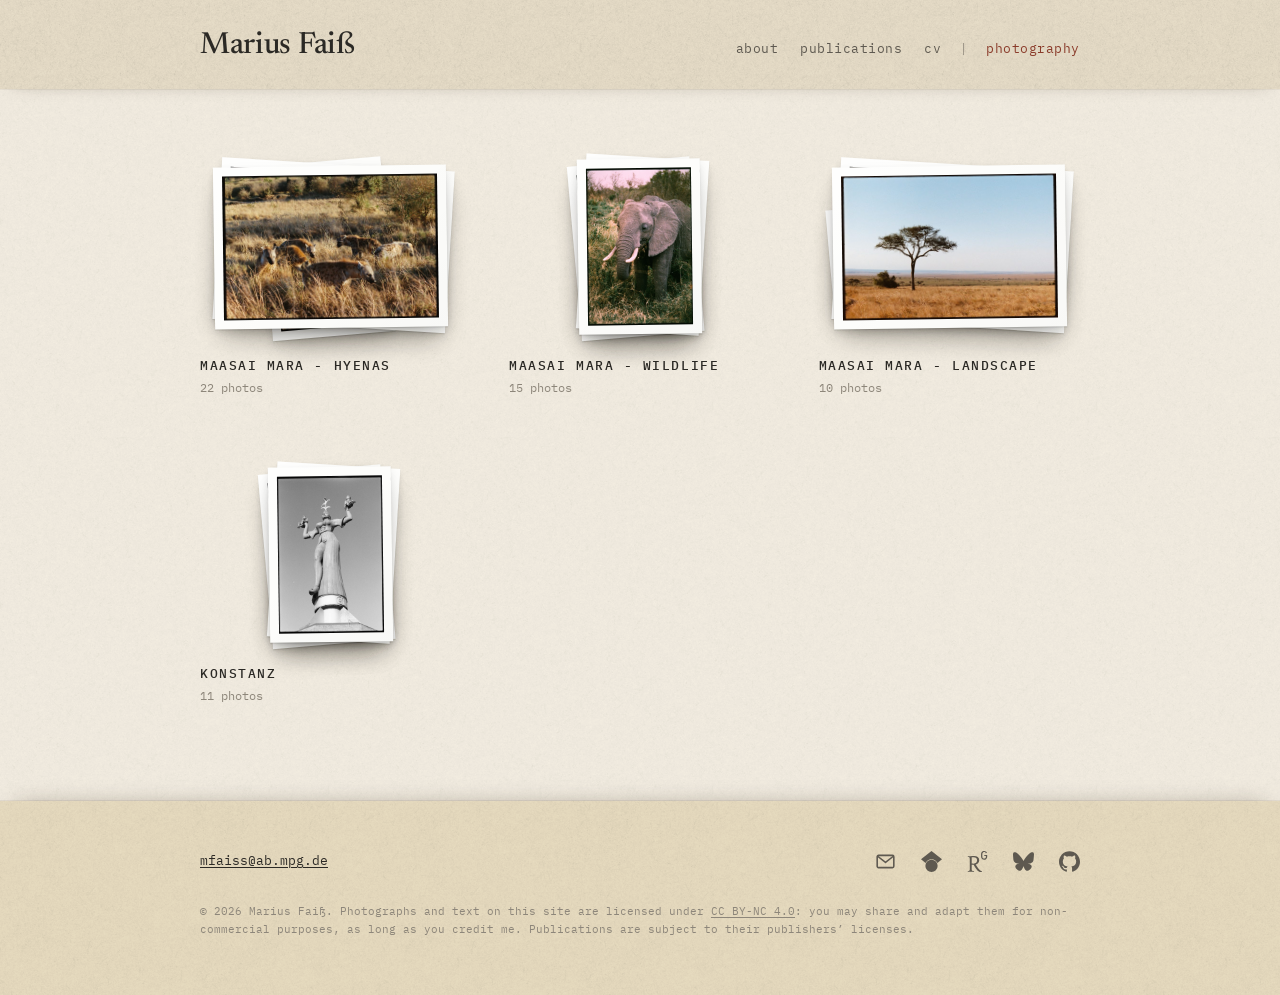
==== commit 4f8cb050: "Album notes with links, Maasai spelling, divider before photography in the top bar Co-Authored-By: C" ====
--- a/photography.html
+++ b/photography.html
@@ -9,9 +9,9 @@
   <link rel="preconnect" href="https://fonts.googleapis.com">
   <link rel="preconnect" href="https://fonts.gstatic.com" crossorigin>
   <link href="https://fonts.googleapis.com/css2?family=IBM+Plex+Mono:wght@400;500&family=Newsreader:ital,opsz,wght@0,6..72,400;0,6..72,500;0,6..72,600;1,6..72,400&display=swap" rel="stylesheet">
-  <link rel="stylesheet" href="css/style.css?v=47aab114">
+  <link rel="stylesheet" href="css/style.css?v=331e200f">
   <script src="js/site.js?v=64daeb71" defer></script>
-  <script src="js/photos.js?v=d1644cc8" defer></script>
+  <script src="js/photos.js?v=ceb36a54" defer></script>
 </head>
 <body>
   <main>
@@ -22,6 +22,7 @@
         <a href="index.html#about">about</a>
         <a href="index.html#publications">publications</a>
         <a href="index.html#cv">cv</a>
+        <span class="nav-sep" aria-hidden="true"></span>
         <a href="photography.html" aria-current="page">photography</a>
       </nav>
     </header>
@@ -29,19 +30,19 @@
     <!-- Generated by tools/photos.py: everything between the markers is overwritten -->
     <!-- PHOTOS:START -->
     <div class="stacks sheet" id="overview">
-      <a class="stack" href="#masai-mara-hyenas" data-set="masai-mara-hyenas">
-        <span class="stack-pile"><span class="print" style="--r: 0.667"><img src="photos/masai-mara-hyenas/20260829-olympusom2n-ultramax400-masaimarap1037829-rw2-thumb.jpg" alt="" loading="lazy"></span><span class="print" style="--r: 1.500"><img src="photos/masai-mara-hyenas/20260914-olympusom2n-ultramax400-masaimarap1037911-rw2-thumb.jpg" alt="" loading="lazy"></span><span class="print" style="--r: 1.500"><img src="photos/masai-mara-hyenas/20260829-olympusom2n-ultramax400-masaimarap1037811-rw2-thumb.jpg" alt="" loading="lazy"></span></span>
-        <span class="stack-title">Masai Mara - Hyenas</span>
+      <a class="stack" href="#maasai-mara-hyenas" data-set="maasai-mara-hyenas">
+        <span class="stack-pile"><span class="print" style="--r: 0.667"><img src="photos/maasai-mara-hyenas/20260829-olympusom2n-ultramax400-masaimarap1037829-rw2-thumb.jpg" alt="" loading="lazy"></span><span class="print" style="--r: 1.500"><img src="photos/maasai-mara-hyenas/20260914-olympusom2n-ultramax400-masaimarap1037911-rw2-thumb.jpg" alt="" loading="lazy"></span><span class="print" style="--r: 1.500"><img src="photos/maasai-mara-hyenas/20260829-olympusom2n-ultramax400-masaimarap1037811-rw2-thumb.jpg" alt="" loading="lazy"></span></span>
+        <span class="stack-title">Maasai Mara - Hyenas</span>
         <span class="stack-count">22 photos</span>
       </a>
-      <a class="stack" href="#masai-mara-wildlife" data-set="masai-mara-wildlife">
-        <span class="stack-pile"><span class="print" style="--r: 0.667"><img src="photos/masai-mara-wildlife/202609-olympusom2n-phoenix200ii-masaimarap1037975-rw2-thumb.jpg" alt="" loading="lazy"></span><span class="print" style="--r: 0.667"><img src="photos/masai-mara-wildlife/20260906-olympusom2n-ultramax400-masaimarap1037872-rw2-thumb.jpg" alt="" loading="lazy"></span><span class="print" style="--r: 0.667"><img src="photos/masai-mara-wildlife/202609-olympusom2n-phoenix200ii-masaimarap1037987-rw2-thumb.jpg" alt="" loading="lazy"></span></span>
-        <span class="stack-title">Masai Mara - Wildlife</span>
+      <a class="stack" href="#maasai-mara-wildlife" data-set="maasai-mara-wildlife">
+        <span class="stack-pile"><span class="print" style="--r: 0.667"><img src="photos/maasai-mara-wildlife/202609-olympusom2n-phoenix200ii-masaimarap1037975-rw2-thumb.jpg" alt="" loading="lazy"></span><span class="print" style="--r: 0.667"><img src="photos/maasai-mara-wildlife/20260906-olympusom2n-ultramax400-masaimarap1037872-rw2-thumb.jpg" alt="" loading="lazy"></span><span class="print" style="--r: 0.667"><img src="photos/maasai-mara-wildlife/202609-olympusom2n-phoenix200ii-masaimarap1037987-rw2-thumb.jpg" alt="" loading="lazy"></span></span>
+        <span class="stack-title">Maasai Mara - Wildlife</span>
         <span class="stack-count">15 photos</span>
       </a>
-      <a class="stack" href="#masai-mara-landscape" data-set="masai-mara-landscape">
-        <span class="stack-pile"><span class="print" style="--r: 2.703"><img src="photos/masai-mara-landscape/20260829-minoltarivapanorama-ektacolor160-masaimarap1037937-rw2-thumb.jpg" alt="" loading="lazy"></span><span class="print" style="--r: 1.500"><img src="photos/masai-mara-landscape/20260914-olympusom2n-ultramax400-masaimarap1037896-rw2-thumb.jpg" alt="" loading="lazy"></span><span class="print" style="--r: 1.500"><img src="photos/masai-mara-landscape/20260829-olympusom2n-ultramax400-masaimarap1037802-rw2-thumb.jpg" alt="" loading="lazy"></span></span>
-        <span class="stack-title">Masai Mara - Landscape</span>
+      <a class="stack" href="#maasai-mara-landscape" data-set="maasai-mara-landscape">
+        <span class="stack-pile"><span class="print" style="--r: 2.703"><img src="photos/maasai-mara-landscape/20260829-minoltarivapanorama-ektacolor160-masaimarap1037937-rw2-thumb.jpg" alt="" loading="lazy"></span><span class="print" style="--r: 1.500"><img src="photos/maasai-mara-landscape/20260914-olympusom2n-ultramax400-masaimarap1037896-rw2-thumb.jpg" alt="" loading="lazy"></span><span class="print" style="--r: 1.500"><img src="photos/maasai-mara-landscape/20260829-olympusom2n-ultramax400-masaimarap1037802-rw2-thumb.jpg" alt="" loading="lazy"></span></span>
+        <span class="stack-title">Maasai Mara - Landscape</span>
         <span class="stack-count">10 photos</span>
       </a>
       <a class="stack" href="#konstanz" data-set="konstanz">
@@ -51,259 +52,262 @@
       </a>
     </div>
     <div class="sets" id="sets" hidden>
-    <section class="photo-set paper paper--white" id="set-masai-mara-hyenas" data-set="masai-mara-hyenas">
+    <section class="photo-set paper paper--white" id="set-maasai-mara-hyenas" data-set="maasai-mara-hyenas">
       <header class="set-bar paper paper--white">
-        <h2><a class="back" href="#" title="Back to all sets"><svg viewBox="0 0 24 24" aria-hidden="true" fill="none" stroke="currentColor" stroke-width="1.6" stroke-linecap="round" stroke-linejoin="round"><path d="M19 12H5M11 6l-6 6 6 6"/></svg><span>Masai Mara - Hyenas</span></a></h2>
+        <h2><a class="back" href="#" title="Back to all sets"><svg viewBox="0 0 24 24" aria-hidden="true" fill="none" stroke="currentColor" stroke-width="1.6" stroke-linecap="round" stroke-linejoin="round"><path d="M19 12H5M11 6l-6 6 6 6"/></svg><span>Maasai Mara - Hyenas</span></a></h2>
         <span class="set-count">22 photos</span>
       </header>
       <div class="set-body">
+      <p class="set-about">In August 2026 I had the opportunity to go to the Maasai Mara National Reserve in Kenya. I was hosted by Michigan State University’s <a href="https://www.marahyenas.com">Mara Hyena Project</a>, which has been observing Spotted Hyenas in this region since 1988 and is one of the longest-running wildlife studies in the world. I finally got to see the hyenas that I am studying and the environment that they live in. I also had a great time staying in the research camps and joining the research assistants on their daily observation drives.</p>
       <div class="prints">
         <div class="prints-row">
           <figure class="print" style="--r: 1.500">
-            <a class="frame" href="photos/masai-mara-hyenas/20260829-olympusom2n-ultramax400-masaimarap1037811-rw2.jpg"><img src="photos/masai-mara-hyenas/20260829-olympusom2n-ultramax400-masaimarap1037811-rw2-thumb.jpg" width="900" height="600" alt="Masai Mara" loading="lazy"></a>
-            <figcaption><span>Masai Mara · Aug 2026</span><span class="cap-gear">Olympus OM-2n<span class="cap-lens"> · Vivitar Series 1 70-210mm f/3.5</span> · Kodak UltraMax 400</span></figcaption>
-          </figure>
-          <figure class="print" style="--r: 1.500">
-            <a class="frame" href="photos/masai-mara-hyenas/20260914-olympusom2n-ultramax400-masaimarap1037911-rw2.jpg"><img src="photos/masai-mara-hyenas/20260914-olympusom2n-ultramax400-masaimarap1037911-rw2-thumb.jpg" width="900" height="600" alt="Masai Mara" loading="lazy"></a>
-            <figcaption><span>Masai Mara · Sep 2026</span><span class="cap-gear">Olympus OM-2n<span class="cap-lens"> · Vivitar Series 1 70-210mm f/3.5</span> · Kodak UltraMax 400</span></figcaption>
-          </figure>
-        </div>
-        <div class="prints-row prints-row--vertical">
-          <figure class="print" style="--r: 0.667">
-            <a class="frame" href="photos/masai-mara-hyenas/20260829-olympusom2n-ultramax400-masaimarap1037829-rw2.jpg"><img src="photos/masai-mara-hyenas/20260829-olympusom2n-ultramax400-masaimarap1037829-rw2-thumb.jpg" width="600" height="900" alt="Masai Mara" loading="lazy"></a>
-            <figcaption><span>Masai Mara · Aug 2026</span><span class="cap-gear">Olympus OM-2n<span class="cap-lens"> · Vivitar Series 1 70-210mm f/3.5</span> · Kodak UltraMax 400</span></figcaption>
-          </figure>
-        </div>
-        <div class="prints-row">
-          <figure class="print" style="--r: 1.500">
-            <a class="frame" href="photos/masai-mara-hyenas/20260829-olympusom2n-ultramax400-masaimarap1037830-rw2.jpg"><img src="photos/masai-mara-hyenas/20260829-olympusom2n-ultramax400-masaimarap1037830-rw2-thumb.jpg" width="900" height="600" alt="Masai Mara" loading="lazy"></a>
-            <figcaption><span>Masai Mara · Aug 2026</span><span class="cap-gear">Olympus OM-2n<span class="cap-lens"> · Vivitar Series 1 70-210mm f/3.5</span> · Kodak UltraMax 400</span></figcaption>
-          </figure>
-          <figure class="print" style="--r: 1.500">
-            <a class="frame" href="photos/masai-mara-hyenas/20260829-olympusom2n-ultramax400-masaimarap1037831-rw2.jpg"><img src="photos/masai-mara-hyenas/20260829-olympusom2n-ultramax400-masaimarap1037831-rw2-thumb.jpg" width="900" height="600" alt="Masai Mara" loading="lazy"></a>
-            <figcaption><span>Masai Mara · Aug 2026</span><span class="cap-gear">Olympus OM-2n<span class="cap-lens"> · Vivitar Series 1 70-210mm f/3.5</span> · Kodak UltraMax 400</span></figcaption>
-          </figure>
-          <figure class="print" style="--r: 1.500">
-            <a class="frame" href="photos/masai-mara-hyenas/202609-olympusom2n-phoenix200ii-masaimarap1037967-rw2.jpg"><img src="photos/masai-mara-hyenas/202609-olympusom2n-phoenix200ii-masaimarap1037967-rw2-thumb.jpg" width="900" height="600" alt="Masai Mara" loading="lazy"></a>
-            <figcaption><span>Masai Mara · Sep 2026</span><span class="cap-gear">Olympus OM-2n<span class="cap-lens"> · Vivitar Series 1 70-210mm f/3.5</span> · Harman Phoenix 200 II</span></figcaption>
-          </figure>
-          <figure class="print" style="--r: 1.500">
-            <a class="frame" href="photos/masai-mara-hyenas/20260829-olympusom2n-ultramax400-masaimarap1037824-rw2.jpg"><img src="photos/masai-mara-hyenas/20260829-olympusom2n-ultramax400-masaimarap1037824-rw2-thumb.jpg" width="900" height="600" alt="Masai Mara" loading="lazy"></a>
-            <figcaption><span>Masai Mara · Aug 2026</span><span class="cap-gear">Olympus OM-2n<span class="cap-lens"> · Vivitar Series 1 70-210mm f/3.5</span> · Kodak UltraMax 400</span></figcaption>
-          </figure>
-          <figure class="print" style="--r: 1.500">
-            <a class="frame" href="photos/masai-mara-hyenas/20260829-olympusom2n-ultramax400-masaimarap1037833-rw2.jpg"><img src="photos/masai-mara-hyenas/20260829-olympusom2n-ultramax400-masaimarap1037833-rw2-thumb.jpg" width="900" height="600" alt="Masai Mara" loading="lazy"></a>
-            <figcaption><span>Masai Mara · Aug 2026</span><span class="cap-gear">Olympus OM-2n<span class="cap-lens"> · Vivitar Series 1 70-210mm f/3.5</span> · Kodak UltraMax 400</span></figcaption>
-          </figure>
-          <figure class="print" style="--r: 1.500">
-            <a class="frame" href="photos/masai-mara-hyenas/202609-olympusom2n-phoenix200ii-masaimarap1037971-rw2.jpg"><img src="photos/masai-mara-hyenas/202609-olympusom2n-phoenix200ii-masaimarap1037971-rw2-thumb.jpg" width="900" height="600" alt="Masai Mara" loading="lazy"></a>
-            <figcaption><span>Masai Mara · Sep 2026</span><span class="cap-gear">Olympus OM-2n<span class="cap-lens"> · Vivitar Series 1 70-210mm f/3.5</span> · Harman Phoenix 200 II</span></figcaption>
-          </figure>
-        </div>
-        <div class="prints-row prints-row--vertical">
-          <figure class="print" style="--r: 0.667">
-            <a class="frame" href="photos/masai-mara-hyenas/20260906-olympusom2n-ultramax400-masaimarap1037840-rw2.jpg"><img src="photos/masai-mara-hyenas/20260906-olympusom2n-ultramax400-masaimarap1037840-rw2-thumb.jpg" width="600" height="900" alt="Masai Mara" loading="lazy"></a>
-            <figcaption><span>Masai Mara · Sep 2026</span><span class="cap-gear">Olympus OM-2n<span class="cap-lens"> · Vivitar Series 1 70-210mm f/3.5</span> · Kodak UltraMax 400</span></figcaption>
-          </figure>
-          <figure class="print" style="--r: 0.667">
-            <a class="frame" href="photos/masai-mara-hyenas/20260906-olympusom2n-ultramax400-masaimarap1037841-rw2.jpg"><img src="photos/masai-mara-hyenas/20260906-olympusom2n-ultramax400-masaimarap1037841-rw2-thumb.jpg" width="600" height="900" alt="Masai Mara" loading="lazy"></a>
-            <figcaption><span>Masai Mara · Sep 2026</span><span class="cap-gear">Olympus OM-2n<span class="cap-lens"> · Vivitar Series 1 70-210mm f/3.5</span> · Kodak UltraMax 400</span></figcaption>
-          </figure>
-        </div>
-        <div class="prints-row">
-          <figure class="print" style="--r: 1.500">
-            <a class="frame" href="photos/masai-mara-hyenas/20260906-olympusom2n-ultramax400-masaimarap1037844-rw2.jpg"><img src="photos/masai-mara-hyenas/20260906-olympusom2n-ultramax400-masaimarap1037844-rw2-thumb.jpg" width="900" height="600" alt="Masai Mara" loading="lazy"></a>
-            <figcaption><span>Masai Mara · Sep 2026</span><span class="cap-gear">Olympus OM-2n<span class="cap-lens"> · Vivitar Series 1 70-210mm f/3.5</span> · Kodak UltraMax 400</span></figcaption>
-          </figure>
-          <figure class="print" style="--r: 1.500">
-            <a class="frame" href="photos/masai-mara-hyenas/202609-olympusom2n-phoenix200ii-masaimarap1037965-rw2.jpg"><img src="photos/masai-mara-hyenas/202609-olympusom2n-phoenix200ii-masaimarap1037965-rw2-thumb.jpg" width="900" height="600" alt="Masai Mara" loading="lazy"></a>
-            <figcaption><span>Masai Mara · Sep 2026</span><span class="cap-gear">Olympus OM-2n<span class="cap-lens"> · Vivitar Series 1 70-210mm f/3.5</span> · Harman Phoenix 200 II</span></figcaption>
-          </figure>
-          <figure class="print" style="--r: 1.500">
-            <a class="frame" href="photos/masai-mara-hyenas/20260914-olympusom2n-ultramax400-masaimarap1037882-rw2.jpg"><img src="photos/masai-mara-hyenas/20260914-olympusom2n-ultramax400-masaimarap1037882-rw2-thumb.jpg" width="900" height="600" alt="Masai Mara" loading="lazy"></a>
-            <figcaption><span>Masai Mara · Sep 2026</span><span class="cap-gear">Olympus OM-2n<span class="cap-lens"> · Vivitar Series 1 70-210mm f/3.5</span> · Kodak UltraMax 400</span></figcaption>
-          </figure>
-          <figure class="print" style="--r: 1.500">
-            <a class="frame" href="photos/masai-mara-hyenas/20260914-olympusom2n-ultramax400-masaimarap1037888-rw2.jpg"><img src="photos/masai-mara-hyenas/20260914-olympusom2n-ultramax400-masaimarap1037888-rw2-thumb.jpg" width="900" height="600" alt="Masai Mara" loading="lazy"></a>
-            <figcaption><span>Masai Mara · Sep 2026</span><span class="cap-gear">Olympus OM-2n<span class="cap-lens"> · Vivitar Series 1 70-210mm f/3.5</span> · Kodak UltraMax 400</span></figcaption>
-          </figure>
-        </div>
-        <div class="prints-row prints-row--vertical">
-          <figure class="print" style="--r: 0.667">
-            <a class="frame" href="photos/masai-mara-hyenas/20260914-olympusom2n-ultramax400-masaimarap1037890-rw2.jpg"><img src="photos/masai-mara-hyenas/20260914-olympusom2n-ultramax400-masaimarap1037890-rw2-thumb.jpg" width="600" height="900" alt="Masai Mara" loading="lazy"></a>
-            <figcaption><span>Masai Mara · Sep 2026</span><span class="cap-gear">Olympus OM-2n<span class="cap-lens"> · Vivitar Series 1 70-210mm f/3.5</span> · Kodak UltraMax 400</span></figcaption>
-          </figure>
-        </div>
-        <div class="prints-row">
-          <figure class="print" style="--r: 1.500">
-            <a class="frame" href="photos/masai-mara-hyenas/20260914-olympusom2n-ultramax400-masaimarap1037883-rw2.jpg"><img src="photos/masai-mara-hyenas/20260914-olympusom2n-ultramax400-masaimarap1037883-rw2-thumb.jpg" width="900" height="600" alt="Masai Mara" loading="lazy"></a>
-            <figcaption><span>Masai Mara · Sep 2026</span><span class="cap-gear">Olympus OM-2n<span class="cap-lens"> · Vivitar Series 1 70-210mm f/3.5</span> · Kodak UltraMax 400</span></figcaption>
-          </figure>
-          <figure class="print" style="--r: 1.500">
-            <a class="frame" href="photos/masai-mara-hyenas/202609-olympusom2n-phoenix200ii-masaimarap1037953-rw2.jpg"><img src="photos/masai-mara-hyenas/202609-olympusom2n-phoenix200ii-masaimarap1037953-rw2-thumb.jpg" width="900" height="600" alt="Masai Mara" loading="lazy"></a>
-            <figcaption><span>Masai Mara · Sep 2026</span><span class="cap-gear">Olympus OM-2n<span class="cap-lens"> · Vivitar Series 1 70-210mm f/3.5</span> · Harman Phoenix 200 II</span></figcaption>
-          </figure>
-          <figure class="print" style="--r: 1.500">
-            <a class="frame" href="photos/masai-mara-hyenas/202609-olympusom2n-phoenix200ii-masaimarap1037955-rw2.jpg"><img src="photos/masai-mara-hyenas/202609-olympusom2n-phoenix200ii-masaimarap1037955-rw2-thumb.jpg" width="900" height="600" alt="Masai Mara" loading="lazy"></a>
-            <figcaption><span>Masai Mara · Sep 2026</span><span class="cap-gear">Olympus OM-2n<span class="cap-lens"> · Vivitar Series 1 70-210mm f/3.5</span> · Harman Phoenix 200 II</span></figcaption>
-          </figure>
-        </div>
-        <div class="prints-row prints-row--vertical">
-          <figure class="print" style="--r: 0.667">
-            <a class="frame" href="photos/masai-mara-hyenas/20260906-olympusom2n-ultramax400-masaimarap1037843-rw2.jpg"><img src="photos/masai-mara-hyenas/20260906-olympusom2n-ultramax400-masaimarap1037843-rw2-thumb.jpg" width="600" height="900" alt="Masai Mara" loading="lazy"></a>
-            <figcaption><span>Masai Mara · Sep 2026</span><span class="cap-gear">Olympus OM-2n<span class="cap-lens"> · Vivitar Series 1 70-210mm f/3.5</span> · Kodak UltraMax 400</span></figcaption>
-          </figure>
-          <figure class="print" style="--r: 0.667">
-            <a class="frame" href="photos/masai-mara-hyenas/202609-olympusom2n-phoenix200ii-masaimarap1037969-rw2.jpg"><img src="photos/masai-mara-hyenas/202609-olympusom2n-phoenix200ii-masaimarap1037969-rw2-thumb.jpg" width="600" height="900" alt="Masai Mara" loading="lazy"></a>
-            <figcaption><span>Masai Mara · Sep 2026</span><span class="cap-gear">Olympus OM-2n<span class="cap-lens"> · Vivitar Series 1 70-210mm f/3.5</span> · Harman Phoenix 200 II</span></figcaption>
-          </figure>
-        </div>
-        <div class="prints-row">
-          <figure class="print" style="--r: 1.500">
-            <a class="frame" href="photos/masai-mara-hyenas/20260829-olympusom2n-ultramax400-masaimarap1037807-rw2.jpg"><img src="photos/masai-mara-hyenas/20260829-olympusom2n-ultramax400-masaimarap1037807-rw2-thumb.jpg" width="900" height="600" alt="Masai Mara" loading="lazy"></a>
-            <figcaption><span>Masai Mara · Aug 2026</span><span class="cap-gear">Olympus OM-2n<span class="cap-lens"> · Vivitar Series 1 70-210mm f/3.5</span> · Kodak UltraMax 400</span></figcaption>
+            <a class="frame" href="photos/maasai-mara-hyenas/20260829-olympusom2n-ultramax400-masaimarap1037811-rw2.jpg"><img src="photos/maasai-mara-hyenas/20260829-olympusom2n-ultramax400-masaimarap1037811-rw2-thumb.jpg" width="900" height="600" alt="Maasai Mara" loading="lazy"></a>
+            <figcaption><span>Maasai Mara · Aug 2026</span><span class="cap-gear">Olympus OM-2n<span class="cap-lens"> · Vivitar Series 1 70-210mm f/3.5</span> · Kodak UltraMax 400</span></figcaption>
+          </figure>
+          <figure class="print" style="--r: 1.500">
+            <a class="frame" href="photos/maasai-mara-hyenas/20260914-olympusom2n-ultramax400-masaimarap1037911-rw2.jpg"><img src="photos/maasai-mara-hyenas/20260914-olympusom2n-ultramax400-masaimarap1037911-rw2-thumb.jpg" width="900" height="600" alt="Maasai Mara" loading="lazy"></a>
+            <figcaption><span>Maasai Mara · Sep 2026</span><span class="cap-gear">Olympus OM-2n<span class="cap-lens"> · Vivitar Series 1 70-210mm f/3.5</span> · Kodak UltraMax 400</span></figcaption>
+          </figure>
+        </div>
+        <div class="prints-row prints-row--vertical">
+          <figure class="print" style="--r: 0.667">
+            <a class="frame" href="photos/maasai-mara-hyenas/20260829-olympusom2n-ultramax400-masaimarap1037829-rw2.jpg"><img src="photos/maasai-mara-hyenas/20260829-olympusom2n-ultramax400-masaimarap1037829-rw2-thumb.jpg" width="600" height="900" alt="Maasai Mara" loading="lazy"></a>
+            <figcaption><span>Maasai Mara · Aug 2026</span><span class="cap-gear">Olympus OM-2n<span class="cap-lens"> · Vivitar Series 1 70-210mm f/3.5</span> · Kodak UltraMax 400</span></figcaption>
+          </figure>
+        </div>
+        <div class="prints-row">
+          <figure class="print" style="--r: 1.500">
+            <a class="frame" href="photos/maasai-mara-hyenas/20260829-olympusom2n-ultramax400-masaimarap1037830-rw2.jpg"><img src="photos/maasai-mara-hyenas/20260829-olympusom2n-ultramax400-masaimarap1037830-rw2-thumb.jpg" width="900" height="600" alt="Maasai Mara" loading="lazy"></a>
+            <figcaption><span>Maasai Mara · Aug 2026</span><span class="cap-gear">Olympus OM-2n<span class="cap-lens"> · Vivitar Series 1 70-210mm f/3.5</span> · Kodak UltraMax 400</span></figcaption>
+          </figure>
+          <figure class="print" style="--r: 1.500">
+            <a class="frame" href="photos/maasai-mara-hyenas/20260829-olympusom2n-ultramax400-masaimarap1037831-rw2.jpg"><img src="photos/maasai-mara-hyenas/20260829-olympusom2n-ultramax400-masaimarap1037831-rw2-thumb.jpg" width="900" height="600" alt="Maasai Mara" loading="lazy"></a>
+            <figcaption><span>Maasai Mara · Aug 2026</span><span class="cap-gear">Olympus OM-2n<span class="cap-lens"> · Vivitar Series 1 70-210mm f/3.5</span> · Kodak UltraMax 400</span></figcaption>
+          </figure>
+          <figure class="print" style="--r: 1.500">
+            <a class="frame" href="photos/maasai-mara-hyenas/202609-olympusom2n-phoenix200ii-masaimarap1037967-rw2.jpg"><img src="photos/maasai-mara-hyenas/202609-olympusom2n-phoenix200ii-masaimarap1037967-rw2-thumb.jpg" width="900" height="600" alt="Maasai Mara" loading="lazy"></a>
+            <figcaption><span>Maasai Mara · Sep 2026</span><span class="cap-gear">Olympus OM-2n<span class="cap-lens"> · Vivitar Series 1 70-210mm f/3.5</span> · Harman Phoenix 200 II</span></figcaption>
+          </figure>
+          <figure class="print" style="--r: 1.500">
+            <a class="frame" href="photos/maasai-mara-hyenas/20260829-olympusom2n-ultramax400-masaimarap1037824-rw2.jpg"><img src="photos/maasai-mara-hyenas/20260829-olympusom2n-ultramax400-masaimarap1037824-rw2-thumb.jpg" width="900" height="600" alt="Maasai Mara" loading="lazy"></a>
+            <figcaption><span>Maasai Mara · Aug 2026</span><span class="cap-gear">Olympus OM-2n<span class="cap-lens"> · Vivitar Series 1 70-210mm f/3.5</span> · Kodak UltraMax 400</span></figcaption>
+          </figure>
+          <figure class="print" style="--r: 1.500">
+            <a class="frame" href="photos/maasai-mara-hyenas/20260829-olympusom2n-ultramax400-masaimarap1037833-rw2.jpg"><img src="photos/maasai-mara-hyenas/20260829-olympusom2n-ultramax400-masaimarap1037833-rw2-thumb.jpg" width="900" height="600" alt="Maasai Mara" loading="lazy"></a>
+            <figcaption><span>Maasai Mara · Aug 2026</span><span class="cap-gear">Olympus OM-2n<span class="cap-lens"> · Vivitar Series 1 70-210mm f/3.5</span> · Kodak UltraMax 400</span></figcaption>
+          </figure>
+          <figure class="print" style="--r: 1.500">
+            <a class="frame" href="photos/maasai-mara-hyenas/202609-olympusom2n-phoenix200ii-masaimarap1037971-rw2.jpg"><img src="photos/maasai-mara-hyenas/202609-olympusom2n-phoenix200ii-masaimarap1037971-rw2-thumb.jpg" width="900" height="600" alt="Maasai Mara" loading="lazy"></a>
+            <figcaption><span>Maasai Mara · Sep 2026</span><span class="cap-gear">Olympus OM-2n<span class="cap-lens"> · Vivitar Series 1 70-210mm f/3.5</span> · Harman Phoenix 200 II</span></figcaption>
+          </figure>
+        </div>
+        <div class="prints-row prints-row--vertical">
+          <figure class="print" style="--r: 0.667">
+            <a class="frame" href="photos/maasai-mara-hyenas/20260906-olympusom2n-ultramax400-masaimarap1037840-rw2.jpg"><img src="photos/maasai-mara-hyenas/20260906-olympusom2n-ultramax400-masaimarap1037840-rw2-thumb.jpg" width="600" height="900" alt="Maasai Mara" loading="lazy"></a>
+            <figcaption><span>Maasai Mara · Sep 2026</span><span class="cap-gear">Olympus OM-2n<span class="cap-lens"> · Vivitar Series 1 70-210mm f/3.5</span> · Kodak UltraMax 400</span></figcaption>
+          </figure>
+          <figure class="print" style="--r: 0.667">
+            <a class="frame" href="photos/maasai-mara-hyenas/20260906-olympusom2n-ultramax400-masaimarap1037841-rw2.jpg"><img src="photos/maasai-mara-hyenas/20260906-olympusom2n-ultramax400-masaimarap1037841-rw2-thumb.jpg" width="600" height="900" alt="Maasai Mara" loading="lazy"></a>
+            <figcaption><span>Maasai Mara · Sep 2026</span><span class="cap-gear">Olympus OM-2n<span class="cap-lens"> · Vivitar Series 1 70-210mm f/3.5</span> · Kodak UltraMax 400</span></figcaption>
+          </figure>
+        </div>
+        <div class="prints-row">
+          <figure class="print" style="--r: 1.500">
+            <a class="frame" href="photos/maasai-mara-hyenas/20260906-olympusom2n-ultramax400-masaimarap1037844-rw2.jpg"><img src="photos/maasai-mara-hyenas/20260906-olympusom2n-ultramax400-masaimarap1037844-rw2-thumb.jpg" width="900" height="600" alt="Maasai Mara" loading="lazy"></a>
+            <figcaption><span>Maasai Mara · Sep 2026</span><span class="cap-gear">Olympus OM-2n<span class="cap-lens"> · Vivitar Series 1 70-210mm f/3.5</span> · Kodak UltraMax 400</span></figcaption>
+          </figure>
+          <figure class="print" style="--r: 1.500">
+            <a class="frame" href="photos/maasai-mara-hyenas/202609-olympusom2n-phoenix200ii-masaimarap1037965-rw2.jpg"><img src="photos/maasai-mara-hyenas/202609-olympusom2n-phoenix200ii-masaimarap1037965-rw2-thumb.jpg" width="900" height="600" alt="Maasai Mara" loading="lazy"></a>
+            <figcaption><span>Maasai Mara · Sep 2026</span><span class="cap-gear">Olympus OM-2n<span class="cap-lens"> · Vivitar Series 1 70-210mm f/3.5</span> · Harman Phoenix 200 II</span></figcaption>
+          </figure>
+          <figure class="print" style="--r: 1.500">
+            <a class="frame" href="photos/maasai-mara-hyenas/20260914-olympusom2n-ultramax400-masaimarap1037882-rw2.jpg"><img src="photos/maasai-mara-hyenas/20260914-olympusom2n-ultramax400-masaimarap1037882-rw2-thumb.jpg" width="900" height="600" alt="Maasai Mara" loading="lazy"></a>
+            <figcaption><span>Maasai Mara · Sep 2026</span><span class="cap-gear">Olympus OM-2n<span class="cap-lens"> · Vivitar Series 1 70-210mm f/3.5</span> · Kodak UltraMax 400</span></figcaption>
+          </figure>
+          <figure class="print" style="--r: 1.500">
+            <a class="frame" href="photos/maasai-mara-hyenas/20260914-olympusom2n-ultramax400-masaimarap1037888-rw2.jpg"><img src="photos/maasai-mara-hyenas/20260914-olympusom2n-ultramax400-masaimarap1037888-rw2-thumb.jpg" width="900" height="600" alt="Maasai Mara" loading="lazy"></a>
+            <figcaption><span>Maasai Mara · Sep 2026</span><span class="cap-gear">Olympus OM-2n<span class="cap-lens"> · Vivitar Series 1 70-210mm f/3.5</span> · Kodak UltraMax 400</span></figcaption>
+          </figure>
+        </div>
+        <div class="prints-row prints-row--vertical">
+          <figure class="print" style="--r: 0.667">
+            <a class="frame" href="photos/maasai-mara-hyenas/20260914-olympusom2n-ultramax400-masaimarap1037890-rw2.jpg"><img src="photos/maasai-mara-hyenas/20260914-olympusom2n-ultramax400-masaimarap1037890-rw2-thumb.jpg" width="600" height="900" alt="Maasai Mara" loading="lazy"></a>
+            <figcaption><span>Maasai Mara · Sep 2026</span><span class="cap-gear">Olympus OM-2n<span class="cap-lens"> · Vivitar Series 1 70-210mm f/3.5</span> · Kodak UltraMax 400</span></figcaption>
+          </figure>
+        </div>
+        <div class="prints-row">
+          <figure class="print" style="--r: 1.500">
+            <a class="frame" href="photos/maasai-mara-hyenas/20260914-olympusom2n-ultramax400-masaimarap1037883-rw2.jpg"><img src="photos/maasai-mara-hyenas/20260914-olympusom2n-ultramax400-masaimarap1037883-rw2-thumb.jpg" width="900" height="600" alt="Maasai Mara" loading="lazy"></a>
+            <figcaption><span>Maasai Mara · Sep 2026</span><span class="cap-gear">Olympus OM-2n<span class="cap-lens"> · Vivitar Series 1 70-210mm f/3.5</span> · Kodak UltraMax 400</span></figcaption>
+          </figure>
+          <figure class="print" style="--r: 1.500">
+            <a class="frame" href="photos/maasai-mara-hyenas/202609-olympusom2n-phoenix200ii-masaimarap1037953-rw2.jpg"><img src="photos/maasai-mara-hyenas/202609-olympusom2n-phoenix200ii-masaimarap1037953-rw2-thumb.jpg" width="900" height="600" alt="Maasai Mara" loading="lazy"></a>
+            <figcaption><span>Maasai Mara · Sep 2026</span><span class="cap-gear">Olympus OM-2n<span class="cap-lens"> · Vivitar Series 1 70-210mm f/3.5</span> · Harman Phoenix 200 II</span></figcaption>
+          </figure>
+          <figure class="print" style="--r: 1.500">
+            <a class="frame" href="photos/maasai-mara-hyenas/202609-olympusom2n-phoenix200ii-masaimarap1037955-rw2.jpg"><img src="photos/maasai-mara-hyenas/202609-olympusom2n-phoenix200ii-masaimarap1037955-rw2-thumb.jpg" width="900" height="600" alt="Maasai Mara" loading="lazy"></a>
+            <figcaption><span>Maasai Mara · Sep 2026</span><span class="cap-gear">Olympus OM-2n<span class="cap-lens"> · Vivitar Series 1 70-210mm f/3.5</span> · Harman Phoenix 200 II</span></figcaption>
+          </figure>
+        </div>
+        <div class="prints-row prints-row--vertical">
+          <figure class="print" style="--r: 0.667">
+            <a class="frame" href="photos/maasai-mara-hyenas/20260906-olympusom2n-ultramax400-masaimarap1037843-rw2.jpg"><img src="photos/maasai-mara-hyenas/20260906-olympusom2n-ultramax400-masaimarap1037843-rw2-thumb.jpg" width="600" height="900" alt="Maasai Mara" loading="lazy"></a>
+            <figcaption><span>Maasai Mara · Sep 2026</span><span class="cap-gear">Olympus OM-2n<span class="cap-lens"> · Vivitar Series 1 70-210mm f/3.5</span> · Kodak UltraMax 400</span></figcaption>
+          </figure>
+          <figure class="print" style="--r: 0.667">
+            <a class="frame" href="photos/maasai-mara-hyenas/202609-olympusom2n-phoenix200ii-masaimarap1037969-rw2.jpg"><img src="photos/maasai-mara-hyenas/202609-olympusom2n-phoenix200ii-masaimarap1037969-rw2-thumb.jpg" width="600" height="900" alt="Maasai Mara" loading="lazy"></a>
+            <figcaption><span>Maasai Mara · Sep 2026</span><span class="cap-gear">Olympus OM-2n<span class="cap-lens"> · Vivitar Series 1 70-210mm f/3.5</span> · Harman Phoenix 200 II</span></figcaption>
+          </figure>
+        </div>
+        <div class="prints-row">
+          <figure class="print" style="--r: 1.500">
+            <a class="frame" href="photos/maasai-mara-hyenas/20260829-olympusom2n-ultramax400-masaimarap1037807-rw2.jpg"><img src="photos/maasai-mara-hyenas/20260829-olympusom2n-ultramax400-masaimarap1037807-rw2-thumb.jpg" width="900" height="600" alt="Maasai Mara" loading="lazy"></a>
+            <figcaption><span>Maasai Mara · Aug 2026</span><span class="cap-gear">Olympus OM-2n<span class="cap-lens"> · Vivitar Series 1 70-210mm f/3.5</span> · Kodak UltraMax 400</span></figcaption>
           </figure>
         </div>
       </div>
       </div>
     </section>
-    <section class="photo-set paper paper--cream" id="set-masai-mara-wildlife" data-set="masai-mara-wildlife">
+    <section class="photo-set paper paper--cream" id="set-maasai-mara-wildlife" data-set="maasai-mara-wildlife">
       <header class="set-bar paper paper--cream">
-        <h2><a class="back" href="#" title="Back to all sets"><svg viewBox="0 0 24 24" aria-hidden="true" fill="none" stroke="currentColor" stroke-width="1.6" stroke-linecap="round" stroke-linejoin="round"><path d="M19 12H5M11 6l-6 6 6 6"/></svg><span>Masai Mara - Wildlife</span></a></h2>
+        <h2><a class="back" href="#" title="Back to all sets"><svg viewBox="0 0 24 24" aria-hidden="true" fill="none" stroke="currentColor" stroke-width="1.6" stroke-linecap="round" stroke-linejoin="round"><path d="M19 12H5M11 6l-6 6 6 6"/></svg><span>Maasai Mara - Wildlife</span></a></h2>
         <span class="set-count">15 photos</span>
       </header>
       <div class="set-body">
+      <p class="set-about">In August 2026 I had the opportunity to go to the Maasai Mara National Reserve in Kenya. I was hosted by Michigan State University’s <a href="https://www.marahyenas.com">Mara Hyena Project</a>, which has been observing Spotted Hyenas in this region since 1988 and is one of the longest-running wildlife studies in the world. I finally got to see the hyenas that I am studying and the environment that they live in. I also had a great time staying in the research camps and joining the research assistants on their daily observation drives.</p>
       <div class="prints">
         <div class="prints-row prints-row--vertical">
           <figure class="print" style="--r: 0.667">
-            <a class="frame" href="photos/masai-mara-wildlife/202609-olympusom2n-phoenix200ii-masaimarap1037987-rw2.jpg"><img src="photos/masai-mara-wildlife/202609-olympusom2n-phoenix200ii-masaimarap1037987-rw2-thumb.jpg" width="600" height="900" alt="Masai Mara" loading="lazy"></a>
-            <figcaption><span>Masai Mara · Sep 2026</span><span class="cap-gear">Olympus OM-2n<span class="cap-lens"> · Vivitar Series 1 70-210mm f/3.5</span> · Harman Phoenix 200 II</span></figcaption>
-          </figure>
-          <figure class="print" style="--r: 0.667">
-            <a class="frame" href="photos/masai-mara-wildlife/20260906-olympusom2n-ultramax400-masaimarap1037872-rw2.jpg"><img src="photos/masai-mara-wildlife/20260906-olympusom2n-ultramax400-masaimarap1037872-rw2-thumb.jpg" width="600" height="900" alt="Masai Mara" loading="lazy"></a>
-            <figcaption><span>Masai Mara · Sep 2026</span><span class="cap-gear">Olympus OM-2n<span class="cap-lens"> · Vivitar Series 1 70-210mm f/3.5</span> · Kodak UltraMax 400</span></figcaption>
-          </figure>
-        </div>
-        <div class="prints-row prints-row--vertical">
-          <figure class="print" style="--r: 0.667">
-            <a class="frame" href="photos/masai-mara-wildlife/202609-olympusom2n-phoenix200ii-masaimarap1037975-rw2.jpg"><img src="photos/masai-mara-wildlife/202609-olympusom2n-phoenix200ii-masaimarap1037975-rw2-thumb.jpg" width="600" height="900" alt="Masai Mara" loading="lazy"></a>
-            <figcaption><span>Masai Mara · Sep 2026</span><span class="cap-gear">Olympus OM-2n<span class="cap-lens"> · Vivitar Series 1 70-210mm f/3.5</span> · Harman Phoenix 200 II</span></figcaption>
-          </figure>
-        </div>
-        <div class="prints-row">
-          <figure class="print" style="--r: 1.500">
-            <a class="frame" href="photos/masai-mara-wildlife/20260914-olympusom2n-ultramax400-masaimarap1037880-rw2.jpg"><img src="photos/masai-mara-wildlife/20260914-olympusom2n-ultramax400-masaimarap1037880-rw2-thumb.jpg" width="900" height="600" alt="Masai Mara" loading="lazy"></a>
-            <figcaption><span>Masai Mara · Sep 2026</span><span class="cap-gear">Olympus OM-2n<span class="cap-lens"> · Vivitar Series 1 70-210mm f/3.5</span> · Kodak UltraMax 400</span></figcaption>
-          </figure>
-          <figure class="print print--wide" style="--r: 2.703">
-            <a class="frame" href="photos/masai-mara-wildlife/20260829-minoltarivapanorama-ektacolor160-masaimarap1037924-rw2.jpg"><img src="photos/masai-mara-wildlife/20260829-minoltarivapanorama-ektacolor160-masaimarap1037924-rw2-thumb.jpg" width="900" height="333" alt="Masai Mara" loading="lazy"></a>
-            <figcaption><span>Masai Mara · Aug 2026</span><span class="cap-gear">Minolta Riva Panorama · Kodak Ektacolor 160</span></figcaption>
-          </figure>
-          <figure class="print" style="--r: 1.500">
-            <a class="frame" href="photos/masai-mara-wildlife/20260829-olympusom2n-ultramax400-masaimarap1037819-rw2.jpg"><img src="photos/masai-mara-wildlife/20260829-olympusom2n-ultramax400-masaimarap1037819-rw2-thumb.jpg" width="900" height="600" alt="Masai Mara" loading="lazy"></a>
-            <figcaption><span>Masai Mara · Aug 2026</span><span class="cap-gear">Olympus OM-2n<span class="cap-lens"> · Vivitar Series 1 70-210mm f/3.5</span> · Kodak UltraMax 400</span></figcaption>
-          </figure>
-        </div>
-        <div class="prints-row prints-row--vertical">
-          <figure class="print" style="--r: 0.667">
-            <a class="frame" href="photos/masai-mara-wildlife/20260906-olympusom2n-ultramax400-masaimarap1037867-rw2.jpg"><img src="photos/masai-mara-wildlife/20260906-olympusom2n-ultramax400-masaimarap1037867-rw2-thumb.jpg" width="600" height="900" alt="Masai Mara" loading="lazy"></a>
-            <figcaption><span>Masai Mara · Sep 2026</span><span class="cap-gear">Olympus OM-2n<span class="cap-lens"> · Vivitar Series 1 70-210mm f/3.5</span> · Kodak UltraMax 400</span></figcaption>
-          </figure>
-          <figure class="print" style="--r: 0.667">
-            <a class="frame" href="photos/masai-mara-wildlife/20260906-olympusom2n-ultramax400-masaimarap1037869-rw2.jpg"><img src="photos/masai-mara-wildlife/20260906-olympusom2n-ultramax400-masaimarap1037869-rw2-thumb.jpg" width="600" height="900" alt="Masai Mara" loading="lazy"></a>
-            <figcaption><span>Masai Mara · Sep 2026</span><span class="cap-gear">Olympus OM-2n<span class="cap-lens"> · Vivitar Series 1 70-210mm f/3.5</span> · Kodak UltraMax 400</span></figcaption>
-          </figure>
-        </div>
-        <div class="prints-row prints-row--vertical">
-          <figure class="print" style="--r: 0.667">
-            <a class="frame" href="photos/masai-mara-wildlife/20260914-olympusom2n-ultramax400-masaimarap1037877-rw2.jpg"><img src="photos/masai-mara-wildlife/20260914-olympusom2n-ultramax400-masaimarap1037877-rw2-thumb.jpg" width="600" height="900" alt="Masai Mara" loading="lazy"></a>
-            <figcaption><span>Masai Mara · Sep 2026</span><span class="cap-gear">Olympus OM-2n<span class="cap-lens"> · Vivitar Series 1 70-210mm f/3.5</span> · Kodak UltraMax 400</span></figcaption>
-          </figure>
-        </div>
-        <div class="prints-row">
-          <figure class="print" style="--r: 1.500">
-            <a class="frame" href="photos/masai-mara-wildlife/20260829-olympusom2n-ultramax400-masaimarap1037804-rw2.jpg"><img src="photos/masai-mara-wildlife/20260829-olympusom2n-ultramax400-masaimarap1037804-rw2-thumb.jpg" width="900" height="600" alt="Masai Mara" loading="lazy"></a>
-            <figcaption><span>Masai Mara · Aug 2026</span><span class="cap-gear">Olympus OM-2n<span class="cap-lens"> · Vivitar Series 1 70-210mm f/3.5</span> · Kodak UltraMax 400</span></figcaption>
-          </figure>
-          <figure class="print" style="--r: 1.500">
-            <a class="frame" href="photos/masai-mara-wildlife/20260829-olympusom2n-ultramax400-masaimarap1037809-rw2.jpg"><img src="photos/masai-mara-wildlife/20260829-olympusom2n-ultramax400-masaimarap1037809-rw2-thumb.jpg" width="900" height="600" alt="Masai Mara" loading="lazy"></a>
-            <figcaption><span>Masai Mara · Aug 2026</span><span class="cap-gear">Olympus OM-2n<span class="cap-lens"> · Vivitar Series 1 70-210mm f/3.5</span> · Kodak UltraMax 400</span></figcaption>
-          </figure>
-          <figure class="print" style="--r: 1.500">
-            <a class="frame" href="photos/masai-mara-wildlife/202609-olympusom2n-phoenix200ii-masaimarap1037960-rw2.jpg"><img src="photos/masai-mara-wildlife/202609-olympusom2n-phoenix200ii-masaimarap1037960-rw2-thumb.jpg" width="900" height="600" alt="Masai Mara" loading="lazy"></a>
-            <figcaption><span>Masai Mara · Sep 2026</span><span class="cap-gear">Olympus OM-2n<span class="cap-lens"> · Vivitar Series 1 70-210mm f/3.5</span> · Harman Phoenix 200 II</span></figcaption>
-          </figure>
-          <figure class="print" style="--r: 1.500">
-            <a class="frame" href="photos/masai-mara-wildlife/20260829-olympusom2n-ultramax400-masaimarap1037815-rw2.jpg"><img src="photos/masai-mara-wildlife/20260829-olympusom2n-ultramax400-masaimarap1037815-rw2-thumb.jpg" width="900" height="600" alt="Masai Mara" loading="lazy"></a>
-            <figcaption><span>Masai Mara · Aug 2026</span><span class="cap-gear">Olympus OM-2n<span class="cap-lens"> · Vivitar Series 1 70-210mm f/3.5</span> · Kodak UltraMax 400</span></figcaption>
-          </figure>
-          <figure class="print" style="--r: 1.500">
-            <a class="frame" href="photos/masai-mara-wildlife/20260906-olympusom2n-ultramax400-masaimarap1037873-rw2.jpg"><img src="photos/masai-mara-wildlife/20260906-olympusom2n-ultramax400-masaimarap1037873-rw2-thumb.jpg" width="900" height="600" alt="Masai Mara" loading="lazy"></a>
-            <figcaption><span>Masai Mara · Sep 2026</span><span class="cap-gear">Olympus OM-2n<span class="cap-lens"> · Vivitar Series 1 70-210mm f/3.5</span> · Kodak UltraMax 400</span></figcaption>
-          </figure>
-          <figure class="print" style="--r: 1.500">
-            <a class="frame" href="photos/masai-mara-wildlife/202609-olympusom2n-phoenix200ii-masaimarap1037990-rw2.jpg"><img src="photos/masai-mara-wildlife/202609-olympusom2n-phoenix200ii-masaimarap1037990-rw2-thumb.jpg" width="900" height="600" alt="Masai Mara" loading="lazy"></a>
-            <figcaption><span>Masai Mara · Sep 2026</span><span class="cap-gear">Olympus OM-2n<span class="cap-lens"> · Vivitar Series 1 70-210mm f/3.5</span> · Harman Phoenix 200 II</span></figcaption>
+            <a class="frame" href="photos/maasai-mara-wildlife/202609-olympusom2n-phoenix200ii-masaimarap1037987-rw2.jpg"><img src="photos/maasai-mara-wildlife/202609-olympusom2n-phoenix200ii-masaimarap1037987-rw2-thumb.jpg" width="600" height="900" alt="Maasai Mara" loading="lazy"></a>
+            <figcaption><span>Maasai Mara · Sep 2026</span><span class="cap-gear">Olympus OM-2n<span class="cap-lens"> · Vivitar Series 1 70-210mm f/3.5</span> · Harman Phoenix 200 II</span></figcaption>
+          </figure>
+          <figure class="print" style="--r: 0.667">
+            <a class="frame" href="photos/maasai-mara-wildlife/20260906-olympusom2n-ultramax400-masaimarap1037872-rw2.jpg"><img src="photos/maasai-mara-wildlife/20260906-olympusom2n-ultramax400-masaimarap1037872-rw2-thumb.jpg" width="600" height="900" alt="Maasai Mara" loading="lazy"></a>
+            <figcaption><span>Maasai Mara · Sep 2026</span><span class="cap-gear">Olympus OM-2n<span class="cap-lens"> · Vivitar Series 1 70-210mm f/3.5</span> · Kodak UltraMax 400</span></figcaption>
+          </figure>
+        </div>
+        <div class="prints-row prints-row--vertical">
+          <figure class="print" style="--r: 0.667">
+            <a class="frame" href="photos/maasai-mara-wildlife/202609-olympusom2n-phoenix200ii-masaimarap1037975-rw2.jpg"><img src="photos/maasai-mara-wildlife/202609-olympusom2n-phoenix200ii-masaimarap1037975-rw2-thumb.jpg" width="600" height="900" alt="Maasai Mara" loading="lazy"></a>
+            <figcaption><span>Maasai Mara · Sep 2026</span><span class="cap-gear">Olympus OM-2n<span class="cap-lens"> · Vivitar Series 1 70-210mm f/3.5</span> · Harman Phoenix 200 II</span></figcaption>
+          </figure>
+        </div>
+        <div class="prints-row">
+          <figure class="print" style="--r: 1.500">
+            <a class="frame" href="photos/maasai-mara-wildlife/20260914-olympusom2n-ultramax400-masaimarap1037880-rw2.jpg"><img src="photos/maasai-mara-wildlife/20260914-olympusom2n-ultramax400-masaimarap1037880-rw2-thumb.jpg" width="900" height="600" alt="Maasai Mara" loading="lazy"></a>
+            <figcaption><span>Maasai Mara · Sep 2026</span><span class="cap-gear">Olympus OM-2n<span class="cap-lens"> · Vivitar Series 1 70-210mm f/3.5</span> · Kodak UltraMax 400</span></figcaption>
+          </figure>
+          <figure class="print print--wide" style="--r: 2.703">
+            <a class="frame" href="photos/maasai-mara-wildlife/20260829-minoltarivapanorama-ektacolor160-masaimarap1037924-rw2.jpg"><img src="photos/maasai-mara-wildlife/20260829-minoltarivapanorama-ektacolor160-masaimarap1037924-rw2-thumb.jpg" width="900" height="333" alt="Maasai Mara" loading="lazy"></a>
+            <figcaption><span>Maasai Mara · Aug 2026</span><span class="cap-gear">Minolta Riva Panorama · Kodak Ektacolor 160</span></figcaption>
+          </figure>
+          <figure class="print" style="--r: 1.500">
+            <a class="frame" href="photos/maasai-mara-wildlife/20260829-olympusom2n-ultramax400-masaimarap1037819-rw2.jpg"><img src="photos/maasai-mara-wildlife/20260829-olympusom2n-ultramax400-masaimarap1037819-rw2-thumb.jpg" width="900" height="600" alt="Maasai Mara" loading="lazy"></a>
+            <figcaption><span>Maasai Mara · Aug 2026</span><span class="cap-gear">Olympus OM-2n<span class="cap-lens"> · Vivitar Series 1 70-210mm f/3.5</span> · Kodak UltraMax 400</span></figcaption>
+          </figure>
+        </div>
+        <div class="prints-row prints-row--vertical">
+          <figure class="print" style="--r: 0.667">
+            <a class="frame" href="photos/maasai-mara-wildlife/20260906-olympusom2n-ultramax400-masaimarap1037867-rw2.jpg"><img src="photos/maasai-mara-wildlife/20260906-olympusom2n-ultramax400-masaimarap1037867-rw2-thumb.jpg" width="600" height="900" alt="Maasai Mara" loading="lazy"></a>
+            <figcaption><span>Maasai Mara · Sep 2026</span><span class="cap-gear">Olympus OM-2n<span class="cap-lens"> · Vivitar Series 1 70-210mm f/3.5</span> · Kodak UltraMax 400</span></figcaption>
+          </figure>
+          <figure class="print" style="--r: 0.667">
+            <a class="frame" href="photos/maasai-mara-wildlife/20260906-olympusom2n-ultramax400-masaimarap1037869-rw2.jpg"><img src="photos/maasai-mara-wildlife/20260906-olympusom2n-ultramax400-masaimarap1037869-rw2-thumb.jpg" width="600" height="900" alt="Maasai Mara" loading="lazy"></a>
+            <figcaption><span>Maasai Mara · Sep 2026</span><span class="cap-gear">Olympus OM-2n<span class="cap-lens"> · Vivitar Series 1 70-210mm f/3.5</span> · Kodak UltraMax 400</span></figcaption>
+          </figure>
+        </div>
+        <div class="prints-row prints-row--vertical">
+          <figure class="print" style="--r: 0.667">
+            <a class="frame" href="photos/maasai-mara-wildlife/20260914-olympusom2n-ultramax400-masaimarap1037877-rw2.jpg"><img src="photos/maasai-mara-wildlife/20260914-olympusom2n-ultramax400-masaimarap1037877-rw2-thumb.jpg" width="600" height="900" alt="Maasai Mara" loading="lazy"></a>
+            <figcaption><span>Maasai Mara · Sep 2026</span><span class="cap-gear">Olympus OM-2n<span class="cap-lens"> · Vivitar Series 1 70-210mm f/3.5</span> · Kodak UltraMax 400</span></figcaption>
+          </figure>
+        </div>
+        <div class="prints-row">
+          <figure class="print" style="--r: 1.500">
+            <a class="frame" href="photos/maasai-mara-wildlife/20260829-olympusom2n-ultramax400-masaimarap1037804-rw2.jpg"><img src="photos/maasai-mara-wildlife/20260829-olympusom2n-ultramax400-masaimarap1037804-rw2-thumb.jpg" width="900" height="600" alt="Maasai Mara" loading="lazy"></a>
+            <figcaption><span>Maasai Mara · Aug 2026</span><span class="cap-gear">Olympus OM-2n<span class="cap-lens"> · Vivitar Series 1 70-210mm f/3.5</span> · Kodak UltraMax 400</span></figcaption>
+          </figure>
+          <figure class="print" style="--r: 1.500">
+            <a class="frame" href="photos/maasai-mara-wildlife/20260829-olympusom2n-ultramax400-masaimarap1037809-rw2.jpg"><img src="photos/maasai-mara-wildlife/20260829-olympusom2n-ultramax400-masaimarap1037809-rw2-thumb.jpg" width="900" height="600" alt="Maasai Mara" loading="lazy"></a>
+            <figcaption><span>Maasai Mara · Aug 2026</span><span class="cap-gear">Olympus OM-2n<span class="cap-lens"> · Vivitar Series 1 70-210mm f/3.5</span> · Kodak UltraMax 400</span></figcaption>
+          </figure>
+          <figure class="print" style="--r: 1.500">
+            <a class="frame" href="photos/maasai-mara-wildlife/202609-olympusom2n-phoenix200ii-masaimarap1037960-rw2.jpg"><img src="photos/maasai-mara-wildlife/202609-olympusom2n-phoenix200ii-masaimarap1037960-rw2-thumb.jpg" width="900" height="600" alt="Maasai Mara" loading="lazy"></a>
+            <figcaption><span>Maasai Mara · Sep 2026</span><span class="cap-gear">Olympus OM-2n<span class="cap-lens"> · Vivitar Series 1 70-210mm f/3.5</span> · Harman Phoenix 200 II</span></figcaption>
+          </figure>
+          <figure class="print" style="--r: 1.500">
+            <a class="frame" href="photos/maasai-mara-wildlife/20260829-olympusom2n-ultramax400-masaimarap1037815-rw2.jpg"><img src="photos/maasai-mara-wildlife/20260829-olympusom2n-ultramax400-masaimarap1037815-rw2-thumb.jpg" width="900" height="600" alt="Maasai Mara" loading="lazy"></a>
+            <figcaption><span>Maasai Mara · Aug 2026</span><span class="cap-gear">Olympus OM-2n<span class="cap-lens"> · Vivitar Series 1 70-210mm f/3.5</span> · Kodak UltraMax 400</span></figcaption>
+          </figure>
+          <figure class="print" style="--r: 1.500">
+            <a class="frame" href="photos/maasai-mara-wildlife/20260906-olympusom2n-ultramax400-masaimarap1037873-rw2.jpg"><img src="photos/maasai-mara-wildlife/20260906-olympusom2n-ultramax400-masaimarap1037873-rw2-thumb.jpg" width="900" height="600" alt="Maasai Mara" loading="lazy"></a>
+            <figcaption><span>Maasai Mara · Sep 2026</span><span class="cap-gear">Olympus OM-2n<span class="cap-lens"> · Vivitar Series 1 70-210mm f/3.5</span> · Kodak UltraMax 400</span></figcaption>
+          </figure>
+          <figure class="print" style="--r: 1.500">
+            <a class="frame" href="photos/maasai-mara-wildlife/202609-olympusom2n-phoenix200ii-masaimarap1037990-rw2.jpg"><img src="photos/maasai-mara-wildlife/202609-olympusom2n-phoenix200ii-masaimarap1037990-rw2-thumb.jpg" width="900" height="600" alt="Maasai Mara" loading="lazy"></a>
+            <figcaption><span>Maasai Mara · Sep 2026</span><span class="cap-gear">Olympus OM-2n<span class="cap-lens"> · Vivitar Series 1 70-210mm f/3.5</span> · Harman Phoenix 200 II</span></figcaption>
           </figure>
         </div>
       </div>
       </div>
     </section>
-    <section class="photo-set paper paper--offwhite" id="set-masai-mara-landscape" data-set="masai-mara-landscape">
+    <section class="photo-set paper paper--offwhite" id="set-maasai-mara-landscape" data-set="maasai-mara-landscape">
       <header class="set-bar paper paper--offwhite">
-        <h2><a class="back" href="#" title="Back to all sets"><svg viewBox="0 0 24 24" aria-hidden="true" fill="none" stroke="currentColor" stroke-width="1.6" stroke-linecap="round" stroke-linejoin="round"><path d="M19 12H5M11 6l-6 6 6 6"/></svg><span>Masai Mara - Landscape</span></a></h2>
+        <h2><a class="back" href="#" title="Back to all sets"><svg viewBox="0 0 24 24" aria-hidden="true" fill="none" stroke="currentColor" stroke-width="1.6" stroke-linecap="round" stroke-linejoin="round"><path d="M19 12H5M11 6l-6 6 6 6"/></svg><span>Maasai Mara - Landscape</span></a></h2>
         <span class="set-count">10 photos</span>
       </header>
       <div class="set-body">
+      <p class="set-about">In August 2026 I had the opportunity to go to the Maasai Mara National Reserve in Kenya. I was hosted by Michigan State University’s <a href="https://www.marahyenas.com">Mara Hyena Project</a>, which has been observing Spotted Hyenas in this region since 1988 and is one of the longest-running wildlife studies in the world. I finally got to see the hyenas that I am studying and the environment that they live in. I also had a great time staying in the research camps and joining the research assistants on their daily observation drives.</p>
       <div class="prints">
         <div class="prints-row">
           <figure class="print" style="--r: 1.500">
-            <a class="frame" href="photos/masai-mara-landscape/20260829-olympusom2n-ultramax400-masaimarap1037802-rw2.jpg"><img src="photos/masai-mara-landscape/20260829-olympusom2n-ultramax400-masaimarap1037802-rw2-thumb.jpg" width="900" height="600" alt="Masai Mara" loading="lazy"></a>
-            <figcaption><span>Masai Mara · Aug 2026</span><span class="cap-gear">Olympus OM-2n<span class="cap-lens"> · Vivitar Series 1 70-210mm f/3.5</span> · Kodak UltraMax 400</span></figcaption>
-          </figure>
-          <figure class="print" style="--r: 1.500">
-            <a class="frame" href="photos/masai-mara-landscape/20260914-olympusom2n-ultramax400-masaimarap1037896-rw2.jpg"><img src="photos/masai-mara-landscape/20260914-olympusom2n-ultramax400-masaimarap1037896-rw2-thumb.jpg" width="900" height="600" alt="Masai Mara" loading="lazy"></a>
-            <figcaption><span>Masai Mara · Sep 2026</span><span class="cap-gear">Olympus OM-2n<span class="cap-lens"> · Vivitar Series 1 70-210mm f/3.5</span> · Kodak UltraMax 400</span></figcaption>
-          </figure>
-          <figure class="print print--wide" style="--r: 2.703">
-            <a class="frame" href="photos/masai-mara-landscape/20260829-minoltarivapanorama-ektacolor160-masaimarap1037937-rw2.jpg"><img src="photos/masai-mara-landscape/20260829-minoltarivapanorama-ektacolor160-masaimarap1037937-rw2-thumb.jpg" width="900" height="333" alt="Masai Mara" loading="lazy"></a>
-            <figcaption><span>Masai Mara · Aug 2026</span><span class="cap-gear">Minolta Riva Panorama · Kodak Ektacolor 160</span></figcaption>
-          </figure>
-          <figure class="print print--wide" style="--r: 2.703">
-            <a class="frame" href="photos/masai-mara-landscape/20260829-minoltarivapanorama-ektacolor160-masaimarap1037926-rw2.jpg"><img src="photos/masai-mara-landscape/20260829-minoltarivapanorama-ektacolor160-masaimarap1037926-rw2-thumb.jpg" width="900" height="333" alt="Masai Mara" loading="lazy"></a>
-            <figcaption><span>Masai Mara · Aug 2026</span><span class="cap-gear">Minolta Riva Panorama · Kodak Ektacolor 160</span></figcaption>
-          </figure>
-        </div>
-        <div class="prints-row prints-row--vertical">
-          <figure class="print" style="--r: 0.667">
-            <a class="frame" href="photos/masai-mara-landscape/20260829-olympusom2n-ultramax400-masaimarap1037817-rw2.jpg"><img src="photos/masai-mara-landscape/20260829-olympusom2n-ultramax400-masaimarap1037817-rw2-thumb.jpg" width="600" height="900" alt="Masai Mara" loading="lazy"></a>
-            <figcaption><span>Masai Mara · Aug 2026</span><span class="cap-gear">Olympus OM-2n<span class="cap-lens"> · Vivitar Series 1 70-210mm f/3.5</span> · Kodak UltraMax 400</span></figcaption>
-          </figure>
-        </div>
-        <div class="prints-row">
-          <figure class="print" style="--r: 1.500">
-            <a class="frame" href="photos/masai-mara-landscape/202609-olympusom2n-phoenix200ii-masaimarap1037985-rw2.jpg"><img src="photos/masai-mara-landscape/202609-olympusom2n-phoenix200ii-masaimarap1037985-rw2-thumb.jpg" width="900" height="600" alt="Masai Mara" loading="lazy"></a>
-            <figcaption><span>Masai Mara · Sep 2026</span><span class="cap-gear">Olympus OM-2n<span class="cap-lens"> · Vivitar Series 1 70-210mm f/3.5</span> · Harman Phoenix 200 II</span></figcaption>
-          </figure>
-          <figure class="print print--wide" style="--r: 2.703">
-            <a class="frame" href="photos/masai-mara-landscape/20260829-minoltarivapanorama-ektacolor160-masaimarap1037947-rw2.jpg"><img src="photos/masai-mara-landscape/20260829-minoltarivapanorama-ektacolor160-masaimarap1037947-rw2-thumb.jpg" width="900" height="333" alt="Masai Mara" loading="lazy"></a>
-            <figcaption><span>Masai Mara · Aug 2026</span><span class="cap-gear">Minolta Riva Panorama · Kodak Ektacolor 160</span></figcaption>
-          </figure>
-          <figure class="print print--wide" style="--r: 2.703">
-            <a class="frame" href="photos/masai-mara-landscape/20260829-minoltarivapanorama-ektacolor160-masaimarap1037948-rw2.jpg"><img src="photos/masai-mara-landscape/20260829-minoltarivapanorama-ektacolor160-masaimarap1037948-rw2-thumb.jpg" width="900" height="333" alt="Masai Mara" loading="lazy"></a>
-            <figcaption><span>Masai Mara · Aug 2026</span><span class="cap-gear">Minolta Riva Panorama · Kodak Ektacolor 160</span></figcaption>
-          </figure>
-        </div>
-        <div class="prints-row prints-row--vertical">
-          <figure class="print" style="--r: 0.667">
-            <a class="frame" href="photos/masai-mara-landscape/20260906-olympusom2n-ultramax400-masaimarap1037849-rw2.jpg"><img src="photos/masai-mara-landscape/20260906-olympusom2n-ultramax400-masaimarap1037849-rw2-thumb.jpg" width="600" height="900" alt="Masai Mara" loading="lazy"></a>
-            <figcaption><span>Masai Mara · Sep 2026</span><span class="cap-gear">Olympus OM-2n<span class="cap-lens"> · Vivitar Series 1 70-210mm f/3.5</span> · Kodak UltraMax 400</span></figcaption>
-          </figure>
-        </div>
-        <div class="prints-row">
-          <figure class="print print--wide" style="--r: 2.703">
-            <a class="frame" href="photos/masai-mara-landscape/20260829-minoltarivapanorama-ektacolor160-masaimarap1037916-rw2.jpg"><img src="photos/masai-mara-landscape/20260829-minoltarivapanorama-ektacolor160-masaimarap1037916-rw2-thumb.jpg" width="900" height="333" alt="Masai Mara" loading="lazy"></a>
-            <figcaption><span>Masai Mara · Aug 2026</span><span class="cap-gear">Minolta Riva Panorama · Kodak Ektacolor 160</span></figcaption>
+            <a class="frame" href="photos/maasai-mara-landscape/20260829-olympusom2n-ultramax400-masaimarap1037802-rw2.jpg"><img src="photos/maasai-mara-landscape/20260829-olympusom2n-ultramax400-masaimarap1037802-rw2-thumb.jpg" width="900" height="600" alt="Maasai Mara" loading="lazy"></a>
+            <figcaption><span>Maasai Mara · Aug 2026</span><span class="cap-gear">Olympus OM-2n<span class="cap-lens"> · Vivitar Series 1 70-210mm f/3.5</span> · Kodak UltraMax 400</span></figcaption>
+          </figure>
+          <figure class="print" style="--r: 1.500">
+            <a class="frame" href="photos/maasai-mara-landscape/20260914-olympusom2n-ultramax400-masaimarap1037896-rw2.jpg"><img src="photos/maasai-mara-landscape/20260914-olympusom2n-ultramax400-masaimarap1037896-rw2-thumb.jpg" width="900" height="600" alt="Maasai Mara" loading="lazy"></a>
+            <figcaption><span>Maasai Mara · Sep 2026</span><span class="cap-gear">Olympus OM-2n<span class="cap-lens"> · Vivitar Series 1 70-210mm f/3.5</span> · Kodak UltraMax 400</span></figcaption>
+          </figure>
+          <figure class="print print--wide" style="--r: 2.703">
+            <a class="frame" href="photos/maasai-mara-landscape/20260829-minoltarivapanorama-ektacolor160-masaimarap1037937-rw2.jpg"><img src="photos/maasai-mara-landscape/20260829-minoltarivapanorama-ektacolor160-masaimarap1037937-rw2-thumb.jpg" width="900" height="333" alt="Maasai Mara" loading="lazy"></a>
+            <figcaption><span>Maasai Mara · Aug 2026</span><span class="cap-gear">Minolta Riva Panorama · Kodak Ektacolor 160</span></figcaption>
+          </figure>
+          <figure class="print print--wide" style="--r: 2.703">
+            <a class="frame" href="photos/maasai-mara-landscape/20260829-minoltarivapanorama-ektacolor160-masaimarap1037926-rw2.jpg"><img src="photos/maasai-mara-landscape/20260829-minoltarivapanorama-ektacolor160-masaimarap1037926-rw2-thumb.jpg" width="900" height="333" alt="Maasai Mara" loading="lazy"></a>
+            <figcaption><span>Maasai Mara · Aug 2026</span><span class="cap-gear">Minolta Riva Panorama · Kodak Ektacolor 160</span></figcaption>
+          </figure>
+        </div>
+        <div class="prints-row prints-row--vertical">
+          <figure class="print" style="--r: 0.667">
+            <a class="frame" href="photos/maasai-mara-landscape/20260829-olympusom2n-ultramax400-masaimarap1037817-rw2.jpg"><img src="photos/maasai-mara-landscape/20260829-olympusom2n-ultramax400-masaimarap1037817-rw2-thumb.jpg" width="600" height="900" alt="Maasai Mara" loading="lazy"></a>
+            <figcaption><span>Maasai Mara · Aug 2026</span><span class="cap-gear">Olympus OM-2n<span class="cap-lens"> · Vivitar Series 1 70-210mm f/3.5</span> · Kodak UltraMax 400</span></figcaption>
+          </figure>
+        </div>
+        <div class="prints-row">
+          <figure class="print" style="--r: 1.500">
+            <a class="frame" href="photos/maasai-mara-landscape/202609-olympusom2n-phoenix200ii-masaimarap1037985-rw2.jpg"><img src="photos/maasai-mara-landscape/202609-olympusom2n-phoenix200ii-masaimarap1037985-rw2-thumb.jpg" width="900" height="600" alt="Maasai Mara" loading="lazy"></a>
+            <figcaption><span>Maasai Mara · Sep 2026</span><span class="cap-gear">Olympus OM-2n<span class="cap-lens"> · Vivitar Series 1 70-210mm f/3.5</span> · Harman Phoenix 200 II</span></figcaption>
+          </figure>
+          <figure class="print print--wide" style="--r: 2.703">
+            <a class="frame" href="photos/maasai-mara-landscape/20260829-minoltarivapanorama-ektacolor160-masaimarap1037947-rw2.jpg"><img src="photos/maasai-mara-landscape/20260829-minoltarivapanorama-ektacolor160-masaimarap1037947-rw2-thumb.jpg" width="900" height="333" alt="Maasai Mara" loading="lazy"></a>
+            <figcaption><span>Maasai Mara · Aug 2026</span><span class="cap-gear">Minolta Riva Panorama · Kodak Ektacolor 160</span></figcaption>
+          </figure>
+          <figure class="print print--wide" style="--r: 2.703">
+            <a class="frame" href="photos/maasai-mara-landscape/20260829-minoltarivapanorama-ektacolor160-masaimarap1037948-rw2.jpg"><img src="photos/maasai-mara-landscape/20260829-minoltarivapanorama-ektacolor160-masaimarap1037948-rw2-thumb.jpg" width="900" height="333" alt="Maasai Mara" loading="lazy"></a>
+            <figcaption><span>Maasai Mara · Aug 2026</span><span class="cap-gear">Minolta Riva Panorama · Kodak Ektacolor 160</span></figcaption>
+          </figure>
+        </div>
+        <div class="prints-row prints-row--vertical">
+          <figure class="print" style="--r: 0.667">
+            <a class="frame" href="photos/maasai-mara-landscape/20260906-olympusom2n-ultramax400-masaimarap1037849-rw2.jpg"><img src="photos/maasai-mara-landscape/20260906-olympusom2n-ultramax400-masaimarap1037849-rw2-thumb.jpg" width="600" height="900" alt="Maasai Mara" loading="lazy"></a>
+            <figcaption><span>Maasai Mara · Sep 2026</span><span class="cap-gear">Olympus OM-2n<span class="cap-lens"> · Vivitar Series 1 70-210mm f/3.5</span> · Kodak UltraMax 400</span></figcaption>
+          </figure>
+        </div>
+        <div class="prints-row">
+          <figure class="print print--wide" style="--r: 2.703">
+            <a class="frame" href="photos/maasai-mara-landscape/20260829-minoltarivapanorama-ektacolor160-masaimarap1037916-rw2.jpg"><img src="photos/maasai-mara-landscape/20260829-minoltarivapanorama-ektacolor160-masaimarap1037916-rw2-thumb.jpg" width="900" height="333" alt="Maasai Mara" loading="lazy"></a>
+            <figcaption><span>Maasai Mara · Aug 2026</span><span class="cap-gear">Minolta Riva Panorama · Kodak Ektacolor 160</span></figcaption>
           </figure>
         </div>
       </div>
@@ -315,6 +319,7 @@
         <span class="set-count">11 photos</span>
       </header>
       <div class="set-body">
+      <p class="set-about">My institute is based in Konstanz, right at the border with Switzerland on the shore of Lake Constance. The lake and the surrounding nature areas are beautiful, and especially in the summer months it feels like you’re on vacation here.</p>
       <div class="prints">
         <div class="prints-row prints-row--vertical">
           <figure class="print" style="--r: 0.667">
--- a/css/style.css
+++ b/css/style.css
@@ -146,6 +146,8 @@
   text-transform: lowercase;
 }
 .masthead nav a { text-decoration: none; color: var(--ink-soft); }
+/* Divider before "photography": the links to its left are sections of the home page */
+.masthead nav .nav-sep { align-self: center; width: 1px; height: 0.95em; background: currentColor; opacity: 0.35; }
 .masthead nav a:hover,
 .masthead nav a[aria-current="page"] { color: var(--accent); }
 
@@ -218,8 +220,8 @@
 .about-prints .print--me:first-child img { height: 100%; object-fit: cover; object-position: 41% 40%; }
 .print--me:nth-child(2) { margin-top: -26px; transform: rotate(-3deg) translateX(-24px); position: relative; }
 .print--me:nth-child(2) .frame { aspect-ratio: 4 / 3; }
-/* Looping map animation below the two photos */
-.print--me.print--video { margin-top: 26px; transform: rotate(1.4deg) translateX(8px); }
+/* Looping map animation below the two photos, kept straight: a tilted video gets jagged edges */
+.print--me.print--video { margin-top: 26px; transform: translateX(-28px); }
 .print--video video { display: block; width: 100%; height: auto; aspect-ratio: 1; background: #2b2925; cursor: zoom-in; }
 
 /* Enlarged video, opened by clicking the small one */
@@ -419,13 +421,15 @@
   box-shadow: var(--shadow);
   transition: transform 0.35s ease, box-shadow 0.35s ease;
 }
-.about-prints .print:hover,
 .prints .print:hover {
   box-shadow: var(--shadow-lifted);
   position: relative;
   z-index: 2;
 }
-.about-prints .print:hover { transform: rotate(0deg) translateY(-4px); }
+/* About prints lift on hover but keep their order, like the CV prints:
+   the lower photo stays on top of the upper one */
+.about-prints .print:hover { transform: rotate(0deg) translateY(-4px); box-shadow: var(--shadow-lifted); }
+.about-prints .print--video:hover { transform: translate(-28px, -4px); }
 .print .frame { display: block; background: #2b2925; overflow: hidden; }
 .print .frame img { width: 100%; height: auto; }
 .print figcaption {
@@ -709,7 +713,7 @@
   .print--me:nth-child(2) { transform: rotate(1.8deg); align-self: center; }
   .about-prints { flex-wrap: wrap; }
   /* On phones the video is moved (by js/site.js) between the About text and the tags */
-  .about-text .print--video { width: 72%; margin: 6px auto 24px; transform: rotate(-1deg); }
+  .about-text .print--video { width: 72%; margin: 6px auto 24px; transform: none; }
   .sheet h2 { font-size: 1.7rem; }
   .stacks { grid-template-columns: 1fr 1fr; gap: 36px 22px; }
   .stack-pile { margin: 8px 8px 16px; }
